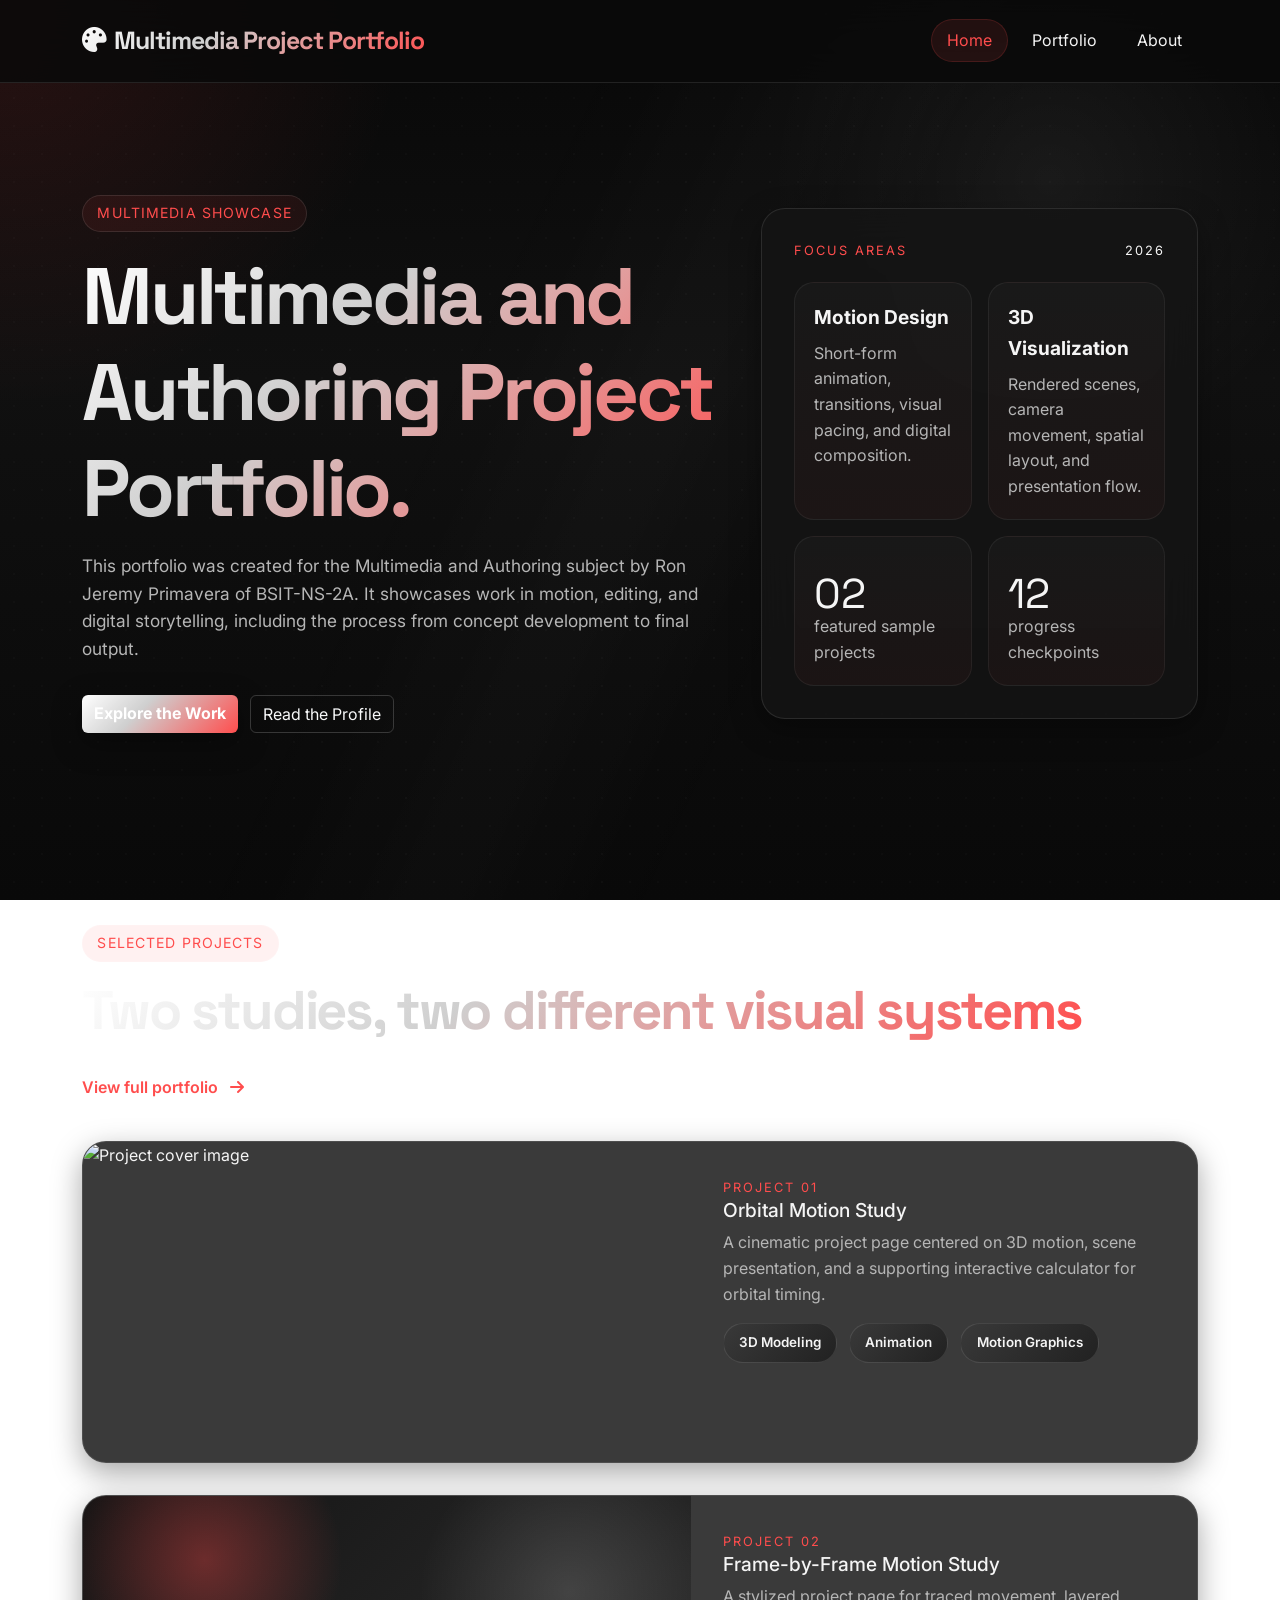
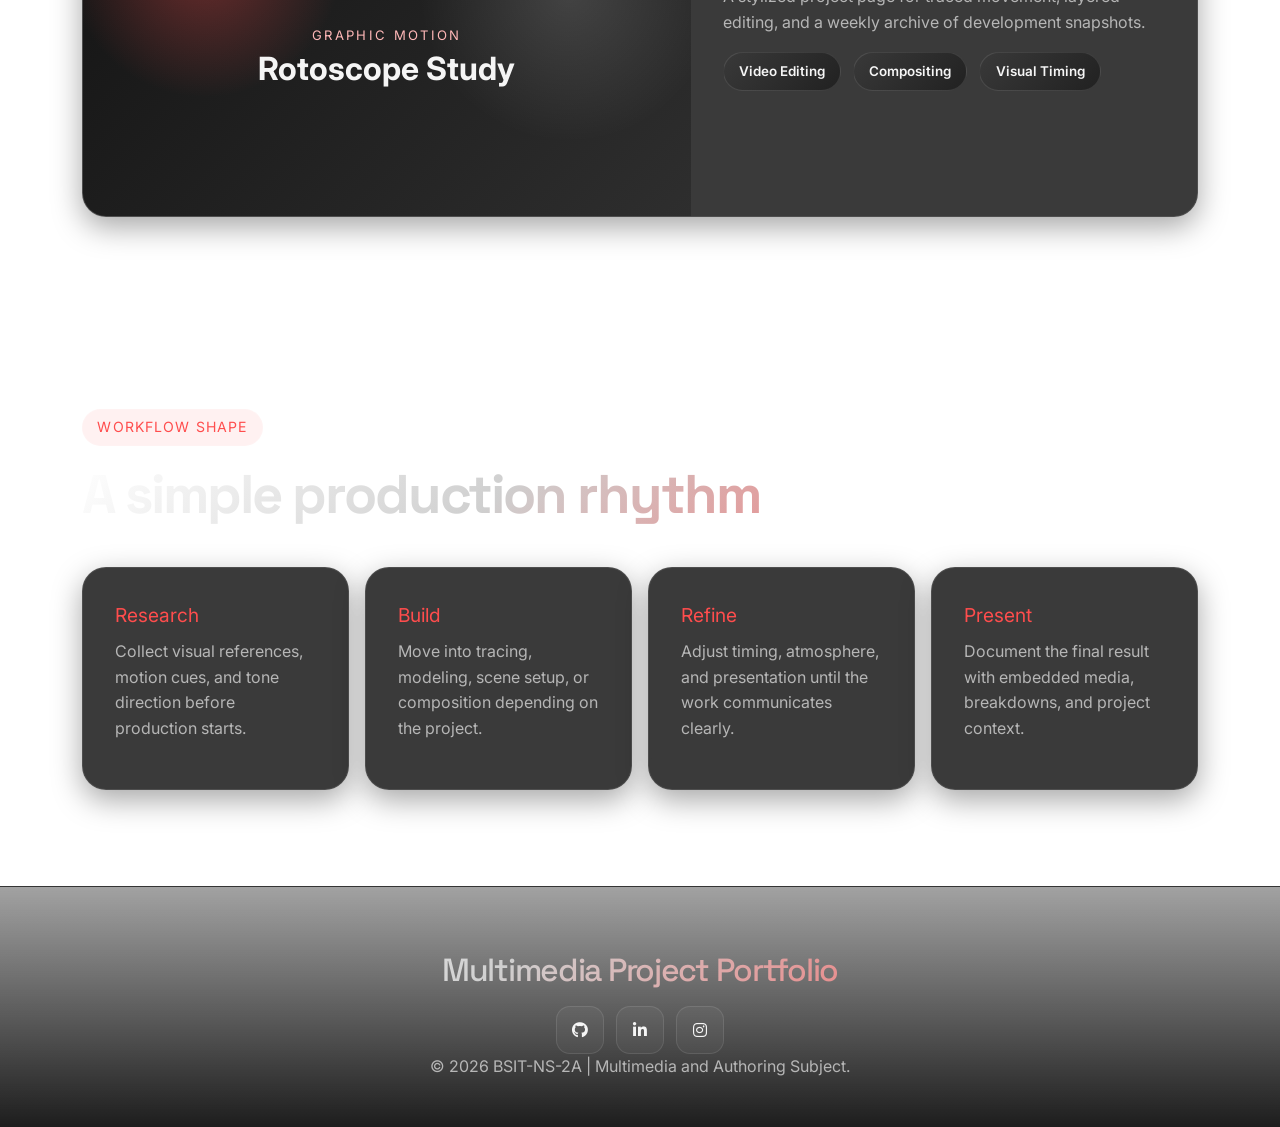
==== index.html @ 6a9026c5 "initial website upload" ====
<!doctype html>
<html lang="en">
  <head>
    <meta charset="UTF-8" />
    <meta name="viewport" content="width=device-width, initial-scale=1.0" />
    <title>Multimedia Project Portfolio</title>
    <link rel="preconnect" href="https://fonts.googleapis.com" />
    <link rel="preconnect" href="https://fonts.gstatic.com" crossorigin />
    <link
      href="https://fonts.googleapis.com/css2?family=Space+Grotesk:wght@400;500;700&family=Inter:wght@400;500;600;700;800&display=swap"
      rel="stylesheet"
    />
    <link
      href="https://cdn.jsdelivr.net/npm/bootstrap@5.3.3/dist/css/bootstrap.min.css"
      rel="stylesheet"
    />
    <link
      href="https://cdnjs.cloudflare.com/ajax/libs/font-awesome/6.5.2/css/all.min.css"
      rel="stylesheet"
    />
    <link rel="stylesheet" href="./layouts/style.css" />
  </head>
  <body>
    <nav class="navbar navbar-expand-lg custom-navbar">
      <div class="container">
        <a class="navbar-brand" href="./index.html">
          <i class="fas fa-palette me-2"></i>Multimedia Project Portfolio
        </a>
        <button
          class="navbar-toggler"
          type="button"
          data-bs-toggle="collapse"
          data-bs-target="#navbarNav"
          aria-label="Toggle navigation"
        >
          <span class="navbar-toggler-icon"></span>
        </button>
        <div class="collapse navbar-collapse" id="navbarNav">
          <ul class="navbar-nav ms-auto">
            <li class="nav-item">
              <a class="nav-link active" href="./index.html">Home</a>
            </li>
            <li class="nav-item">
              <a class="nav-link" href="./portfolio/index.html">Portfolio</a>
            </li>
            <li class="nav-item">
              <a class="nav-link" href="./about.html">About</a>
            </li>
          </ul>
        </div>
      </div>
    </nav>

    <main>
      <section class="hero-section hero-split">
        <div class="container">
          <div class="row align-items-center g-5">
            <div class="col-lg-7">
              <p class="eyebrow">Multimedia Showcase</p>
              <h1 class="hero-title">
                Multimedia and Authoring Project Portfolio.
              </h1>
              <p class="hero-description hero-copy">
                This portfolio was created for the Multimedia and Authoring
                subject by Ron Jeremy Primavera of BSIT-NS-2A. It showcases work
                in motion, editing, and digital storytelling, including the
                process from concept development to final output.
              </p>
              <div class="hero-actions">
                <a
                  class="btn btn-primary btn-glow"
                  href="./portfolio/index.html"
                  >Explore the Work</a
                >
                <a class="btn btn-outline-light btn-soft" href="./about.html"
                  >Read the Profile</a
                >
              </div>
            </div>
            <div class="col-lg-5">
              <aside class="hero-panel">
                <div class="hero-panel-top">
                  <span class="panel-label">Focus Areas</span>
                  <span class="panel-meta">2026</span>
                </div>
                <div class="focus-grid">
                  <div class="focus-tile">
                    <strong>Motion Design</strong>
                    <span
                      >Short-form animation, transitions, visual pacing, and
                      digital composition.</span
                    >
                  </div>
                  <div class="focus-tile">
                    <strong>3D Visualization</strong>
                    <span
                      >Rendered scenes, camera movement, spatial layout, and
                      presentation flow.</span
                    >
                  </div>
                  <div class="focus-stat">
                    <span class="stat-number">02</span>
                    <span class="stat-caption">featured sample projects</span>
                  </div>
                  <div class="focus-stat">
                    <span class="stat-number">12</span>
                    <span class="stat-caption">progress checkpoints</span>
                  </div>
                </div>
              </aside>
            </div>
          </div>
        </div>
      </section>

      <section class="portfolio-section featured-work-section">
        <div class="container">
          <div class="section-heading split-heading">
            <div>
              <p class="eyebrow">Selected Projects</p>
              <h2 class="section-title left-title">
                Two studies, two different visual systems
              </h2>
            </div>
            <a class="section-link" href="./portfolio/index.html"
              >View full portfolio <i class="fas fa-arrow-right ms-2"></i
            ></a>
          </div>

          <div class="stacked-projects">
            <a href="./portfolio/solarsystem.html" class="feature-row">
              <div class="feature-media">
                <img
                  src="https://images.unsplash.com/photo-1519681393784-d120267933ba?auto=format&fit=crop&w=1470&q=80"
                  alt="Project cover image"
                />
              </div>
              <div class="feature-content">
                <span class="feature-index">Project 01</span>
                <h3>Orbital Motion Study</h3>
                <p>
                  A cinematic project page centered on 3D motion, scene
                  presentation, and a supporting interactive calculator for
                  orbital timing.
                </p>
                <div class="tech-tags">
                  <span class="tech-tag">3D Modeling</span>
                  <span class="tech-tag">Animation</span>
                  <span class="tech-tag">Motion Graphics</span>
                </div>
              </div>
            </a>

            <a href="./portfolio/rotoscope.html" class="feature-row">
              <div
                class="feature-media placeholder-image placeholder-rotoscope"
              >
                <div>
                  <span>Graphic Motion</span>
                  <strong>Rotoscope Study</strong>
                </div>
              </div>
              <div class="feature-content">
                <span class="feature-index">Project 02</span>
                <h3>Frame-by-Frame Motion Study</h3>
                <p>
                  A stylized project page for traced movement, layered editing,
                  and a weekly archive of development snapshots.
                </p>
                <div class="tech-tags">
                  <span class="tech-tag">Video Editing</span>
                  <span class="tech-tag">Compositing</span>
                  <span class="tech-tag">Visual Timing</span>
                </div>
              </div>
            </a>
          </div>
        </div>
      </section>

      <section class="process-section">
        <div class="container">
          <div class="section-heading">
            <p class="eyebrow">Workflow Shape</p>
            <h2 class="section-title left-title">A simple production rhythm</h2>
          </div>
          <div class="process-rail">
            <div class="process-step">
              <span>Research</span>
              <p>
                Collect visual references, motion cues, and tone direction
                before production starts.
              </p>
            </div>
            <div class="process-step">
              <span>Build</span>
              <p>
                Move into tracing, modeling, scene setup, or composition
                depending on the project.
              </p>
            </div>
            <div class="process-step">
              <span>Refine</span>
              <p>
                Adjust timing, atmosphere, and presentation until the work
                communicates clearly.
              </p>
            </div>
            <div class="process-step">
              <span>Present</span>
              <p>
                Document the final result with embedded media, breakdowns, and
                project context.
              </p>
            </div>
          </div>
        </div>
      </section>
    </main>

    <footer class="custom-footer">
      <div class="container">
        <h3 class="footer-title">Multimedia Project Portfolio</h3>
        <div class="social-links">
          <a class="social-link" href="#" aria-label="GitHub"
            ><i class="fab fa-github"></i
          ></a>
          <a class="social-link" href="#" aria-label="LinkedIn"
            ><i class="fab fa-linkedin-in"></i
          ></a>
          <a class="social-link" href="#" aria-label="Instagram"
            ><i class="fab fa-instagram"></i
          ></a>
        </div>
        <p>&copy; 2026 BSIT-NS-2A | Multimedia and Authoring Subject.</p>
      </div>
    </footer>

    <script src="https://cdn.jsdelivr.net/npm/bootstrap@5.3.3/dist/js/bootstrap.bundle.min.js"></script>
  </body>
</html>
---- layouts/style.css ----
:root {
  --bg-primary: #090909;
  --bg-secondary: #141414;
  --bg-tertiary: #202020;
  --bg-accent: #2a2a2a;
  --bg-glass: rgba(21, 21, 21, 0.84);
  --text-primary: #f5f5f5;
  --text-secondary: #b6b6b6;
  --accent-primary: #ff4d4d;
  --accent-gradient: linear-gradient(
    135deg,
    #ffffff 0%,
    #cfcfcf 38%,
    #ff4d4d 100%
  );
  --warm-accent: #ff4d4d;
  --warm-soft: rgba(255, 77, 77, 0.16);
  --border-color: rgba(255, 255, 255, 0.1);
  --shadow-primary: 0 10px 30px rgba(0, 0, 0, 0.35);
  --shadow-hover:
    0 18px 44px rgba(0, 0, 0, 0.4), 0 0 0 1px rgba(255, 77, 77, 0.14);
  --glow-primary: 0 0 24px rgba(255, 77, 77, 0.14);
}

* {
  box-sizing: border-box;
}
html {
  scroll-behavior: smooth;
}

body {
  margin: 0;
  color: var(--text-primary);
  font-family: "Inter", system-ui, sans-serif;
  line-height: 1.6;
  overflow-x: hidden;
  background:
    radial-gradient(
      circle at top left,
      rgba(255, 77, 77, 0.13),
      transparent 26%
    ),
    radial-gradient(
      circle at 82% 20%,
      rgba(255, 255, 255, 0.06),
      transparent 22%
    ),
    linear-gradient(180deg, #080808 0%, #101010 42%, #090909 100%);
  background-attachment: fixed;
}

body::before {
  content: "";
  position: fixed;
  inset: 0;
  background:
    linear-gradient(
      115deg,
      transparent 35%,
      rgba(255, 255, 255, 0.035) 50%,
      transparent 65%
    ),
    radial-gradient(
      circle at center,
      rgba(255, 255, 255, 0.03) 0 1px,
      transparent 1px
    );
  background-size:
    auto,
    28px 28px;
  opacity: 0.65;
  pointer-events: none;
  z-index: -1;
}

a {
  color: inherit;
  text-decoration: none;
}

.custom-navbar {
  background: rgba(10, 10, 10, 0.86) !important;
  backdrop-filter: blur(20px);
  border-bottom: 1px solid var(--border-color);
  padding: 1rem 0;
  position: sticky;
  top: 0;
  z-index: 1000;
}

.navbar-brand,
.hero-title,
.section-title,
.tutorial-section h2,
.name-title,
.footer-title {
  font-family: "Space Grotesk", sans-serif;
  letter-spacing: -0.04em;
  background: var(--accent-gradient);
  -webkit-background-clip: text;
  background-clip: text;
  color: transparent;
}

.navbar-brand {
  text-decoration: none;
  font-size: 1.55rem;
  font-weight: 700;
}

.navbar-toggler {
  border-color: rgba(255, 255, 255, 0.2);
}
.navbar-toggler:focus {
  box-shadow: none;
}
.navbar-toggler-icon {
  filter: invert(1);
}

.navbar-nav .nav-link {
  color: var(--text-primary) !important;
  margin-left: 0.5rem;
  padding: 0.55rem 1rem !important;
  border-radius: 999px;
  transition: 0.25s ease;
}

.navbar-nav .nav-link:hover,
.navbar-nav .nav-link.active {
  color: var(--accent-primary) !important;
  background: rgba(255, 77, 77, 0.1);
  box-shadow: inset 0 0 0 1px rgba(255, 77, 77, 0.16);
}

.hero-section,
.portfolio-section,
.tutorial-section,
.weekly-section,
.overview-section,
.process-section,
.portfolio-hero,
.about-hero {
  position: relative;
  padding: 6rem 0;
}

.hero-section {
  overflow: hidden;
}
.hero-split {
  padding-top: 7rem;
}

.eyebrow {
  display: inline-block;
  padding: 0.4rem 0.9rem;
  margin-bottom: 1rem;
  border: 1px solid var(--border-color);
  border-radius: 999px;
  background: rgba(255, 77, 77, 0.08);
  color: var(--accent-primary);
  font-size: 0.88rem;
  letter-spacing: 0.08em;
  text-transform: uppercase;
}

.hero-title {
  font-size: clamp(3rem, 8vw, 5rem);
  font-weight: 700;
  margin-bottom: 1rem;
}

.hero-description,
.card-description,
.step-desc,
.about-card p,
.course-title,
.custom-footer p,
.helper-text,
.portfolio-intro p,
.archive-body p,
.feature-content p,
.info-block p,
.process-step p,
.quote-panel p,
.focus-tile span,
.stat-caption,
.identity-meta span {
  color: var(--text-secondary);
}

.hero-copy,
.about-copy {
  max-width: 760px;
  font-size: 1.08rem;
}

.hero-actions,
.tech-tags,
.social-links,
.social-icons,
.section-heading.split-heading {
  display: flex;
  gap: 0.75rem;
  flex-wrap: wrap;
}

.hero-actions {
  margin-top: 2rem;
}

.btn-glow,
.btn-cosmic {
  background: var(--accent-gradient);
  border: 0;
  color: #fff;
  font-weight: 700;
  box-shadow: var(--shadow-primary);
}

.btn-success {
  background: linear-gradient(135deg, #ff5d5d 0%, #ff7b7b 100%) !important;
  border: 0 !important;
}

.btn-glow:hover,
.btn-cosmic:hover {
  color: #fff;
  transform: translateY(-2px);
  box-shadow: var(--shadow-hover);
}

.btn-soft {
  border-color: rgba(255, 255, 255, 0.18);
}

.btn-soft:hover {
  background: rgba(255, 255, 255, 0.08);
}

.section-title,
.tutorial-section h2 {
  font-size: clamp(2.2rem, 5vw, 3.4rem);
  font-weight: 700;
  margin-bottom: 1.25rem;
}

.left-title {
  text-align: left;
}

.section-heading {
  margin-bottom: 2.5rem;
}

.split-heading {
  justify-content: space-between;
  align-items: flex-end;
}

.section-link {
  color: var(--accent-primary);
  font-weight: 600;
}

.section-caption {
  margin: 0;
  color: var(--text-secondary);
}

.hero-panel,
.info-block,
.info-panel,
.quote-panel,
.archive-card,
.portfolio-card,
.step-card,
.week-card,
.about-card,
.feature-row,
.process-step {
  background: var(--bg-glass);
  backdrop-filter: blur(18px);
  border: 1px solid var(--border-color);
  border-radius: 24px;
  box-shadow: var(--shadow-primary);
}

.hero-panel,
.info-block,
.info-panel,
.quote-panel,
.archive-card,
.portfolio-card,
.step-card,
.week-card,
.about-card,
.feature-row,
.social-icons a,
.social-link,
.process-step {
  transition: 0.3s ease;
}

.hero-panel:hover,
.info-block:hover,
.archive-card:hover,
.portfolio-card:hover,
.step-card:hover,
.week-card:hover,
.about-card:hover,
.feature-row:hover,
.process-step:hover {
  transform: translateY(-8px);
  box-shadow: var(--shadow-hover);
}

.hero-panel,
.info-panel,
.quote-panel,
.archive-body,
.card-content,
.step-card,
.week-card,
.about-card,
.feature-content,
.process-step {
  padding: 2rem;
}

.hero-panel-top {
  display: flex;
  justify-content: space-between;
  align-items: center;
  margin-bottom: 1.25rem;
}

.panel-label,
.panel-meta,
.feature-index,
.info-kicker {
  font-size: 0.8rem;
  letter-spacing: 0.16em;
  text-transform: uppercase;
}

.panel-label,
.feature-index,
.info-kicker {
  color: var(--accent-primary);
}

.focus-grid {
  display: grid;
  grid-template-columns: 1fr 1fr;
  gap: 1rem;
}

.focus-tile,
.focus-stat {
  min-height: 150px;
  padding: 1.2rem;
  border-radius: 20px;
  background: linear-gradient(
    180deg,
    rgba(255, 255, 255, 0.025),
    rgba(255, 77, 77, 0.04)
  );
  border: 1px solid rgba(255, 255, 255, 0.06);
}

.focus-tile strong,
.feature-content h3,
.archive-body h2,
.info-block h3,
.process-step span {
  display: block;
  margin-bottom: 0.5rem;
  font-size: 1.2rem;
  color: var(--text-primary);
}

.focus-stat {
  display: flex;
  flex-direction: column;
  justify-content: flex-end;
}

.stat-number {
  font-family: "Space Grotesk", sans-serif;
  font-size: 2.6rem;
  line-height: 1;
  color: var(--text-primary);
}

.overview-section {
  padding-top: 2rem;
}

.info-block {
  height: 100%;
}

.info-kicker {
  display: inline-block;
  margin-bottom: 1rem;
}

.stacked-projects {
  display: grid;
  gap: 2rem;
}

.feature-row {
  display: grid;
  grid-template-columns: 1.2fr 1fr;
  gap: 0;
  overflow: hidden;
}

.reverse-row {
  grid-template-columns: 1fr 1.2fr;
}

.feature-media,
.archive-media,
.card-image {
  min-height: 320px;
  overflow: hidden;
  position: relative;
}

.feature-media img,
.archive-media img,
.card-image img {
  width: 100%;
  height: 100%;
  object-fit: cover;
  transition: transform 0.5s ease;
}

.feature-row:hover img,
.archive-card:hover img,
.portfolio-card:hover img {
  transform: scale(1.06);
}

.placeholder-image {
  display: grid;
  place-items: center;
  background:
    radial-gradient(
      circle at 20% 20%,
      rgba(255, 77, 77, 0.36),
      transparent 25%
    ),
    radial-gradient(
      circle at 80% 30%,
      rgba(255, 255, 255, 0.14),
      transparent 28%
    ),
    linear-gradient(135deg, #141414 0%, #2e2e2e 100%);
}

.placeholder-image div {
  text-align: center;
  padding: 2rem;
}

.placeholder-image span {
  display: block;
  color: #ffb8b8;
  letter-spacing: 0.18em;
  font-size: 0.82rem;
  text-transform: uppercase;
}

.placeholder-image strong {
  display: block;
  margin-top: 0.35rem;
  font-size: 2rem;
  line-height: 1.1;
}

.tech-tag,
.badge {
  background: linear-gradient(
    135deg,
    rgba(58, 58, 58, 0.95),
    rgba(33, 33, 33, 0.95)
  ) !important;
  color: var(--text-primary) !important;
  border: 1px solid var(--border-color);
  border-radius: 999px;
  padding: 0.5rem 0.95rem;
  font-size: 0.84rem;
  font-weight: 600;
}

.process-rail {
  display: grid;
  grid-template-columns: repeat(4, 1fr);
  gap: 1rem;
}

.process-step span {
  color: var(--accent-primary);
}

.portfolio-hero-grid {
  display: grid;
  grid-template-columns: 1.25fr 0.75fr;
  gap: 2rem;
  align-items: end;
}

.portfolio-hero-redesign {
  align-items: stretch;
}

.portfolio-lead {
  max-width: 760px;
  margin: 0.35rem 0 0;
}

.portfolio-intro-card {
  padding: 1.35rem;
  border-radius: 20px;
  border: 1px solid rgba(255, 255, 255, 0.1);
  background:
    radial-gradient(
      circle at top right,
      rgba(255, 77, 77, 0.14),
      transparent 36%
    ),
    var(--bg-glass);
  box-shadow: var(--shadow-primary);
}

.portfolio-meta-list {
  list-style: none;
  margin: 0.8rem 0 0;
  padding: 0;
  display: grid;
  gap: 0.7rem;
}

.portfolio-meta-list li {
  padding: 0.6rem 0.75rem;
  border-radius: 12px;
  border: 1px solid rgba(255, 255, 255, 0.08);
  background: rgba(255, 255, 255, 0.03);
  color: var(--text-secondary);
}

.portfolio-meta-list strong {
  color: var(--text-primary);
}

.portfolio-title,
.about-title {
  max-width: 900px;
}

.archive-grid {
  display: grid;
  grid-template-columns: 1.25fr 0.75fr;
  gap: 1.5rem;
}

.archive-card {
  overflow: hidden;
  display: flex;
  flex-direction: column;
  height: 100%;
}

.portfolio-balanced .archive-grid {
  grid-template-columns: repeat(2, minmax(0, 1fr));
  align-items: stretch;
}

.portfolio-balanced .archive-card-large .archive-media,
.portfolio-balanced .archive-card-texture .archive-media {
  min-height: 300px;
}

.portfolio-balanced .archive-body {
  display: flex;
  flex-direction: column;
  gap: 0.8rem;
}

.portfolio-balanced .archive-body p {
  margin: 0;
}

.archive-linkline {
  margin-top: auto;
  display: inline-flex;
  align-items: center;
  font-size: 0.92rem;
  font-weight: 600;
  color: var(--accent-primary);
}

.project-hero {
  padding: 6rem 0 3rem;
}

.project-hero-grid {
  display: grid;
  grid-template-columns: 1.3fr 0.7fr;
  gap: 1.5rem;
  align-items: stretch;
}

.project-side-card,
.detail-card,
.video-showcase {
  background: var(--bg-glass);
  backdrop-filter: blur(18px);
  border: 1px solid var(--border-color);
  border-radius: 24px;
  box-shadow: var(--shadow-primary);
}

.project-side-card,
.detail-card,
.video-showcase {
  padding: 2rem;
}

.project-title {
  max-width: 780px;
}

.project-side-panel {
  display: flex;
  align-items: stretch;
}

.project-side-card {
  width: 100%;
  display: flex;
  flex-direction: column;
  justify-content: center;
}

.snapshot-grid {
  display: grid;
  grid-template-columns: 1fr 1fr;
  gap: 1rem;
  margin-top: 1.2rem;
}

.snapshot-grid div {
  padding: 1rem;
  border-radius: 18px;
  background: rgba(255, 255, 255, 0.03);
  border: 1px solid rgba(255, 255, 255, 0.06);
}

.snapshot-grid span {
  display: block;
  color: var(--text-secondary);
  font-size: 0.8rem;
  text-transform: uppercase;
  letter-spacing: 0.12em;
}

.snapshot-grid strong {
  display: block;
  margin-top: 0.4rem;
  color: var(--text-primary);
  font-size: 1rem;
}

.project-video-section {
  padding: 2rem 0 3rem;
}

.video-note {
  margin: 1rem 0 0;
  color: var(--text-secondary);
  text-align: center;
}

.project-details-section,
.project-tools-section {
  padding: 3rem 0;
}

.detail-card {
  height: 100%;
}

.detail-card h3 {
  margin-bottom: 0.75rem;
  color: var(--text-primary);
  font-size: 1.3rem;
}

.project-tools-layout {
  display: grid;
  grid-template-columns: 1fr 1fr;
  gap: 1.5rem;
}

.accent-card {
  background:
    radial-gradient(
      circle at top right,
      rgba(255, 77, 77, 0.12),
      transparent 28%
    ),
    var(--bg-glass);
}

.compact-calculator {
  margin: 1.25rem 0 0;
  padding: 1.25rem;
}

.weeks-grid-compact {
  display: grid;
  grid-template-columns: repeat(3, 1fr);
  gap: 1.25rem;
}

.project-weeks .week-card {
  padding: 1.25rem;
}

.orbit-card {
  background:
    radial-gradient(
      circle at top right,
      rgba(255, 77, 77, 0.08),
      transparent 24%
    ),
    var(--bg-glass);
}

.video-placeholder,
.mini-video-placeholder {
  display: flex;
  flex-direction: column;
  justify-content: center;
  align-items: flex-start;
  gap: 0.6rem;
  border: 1px dashed rgba(255, 77, 77, 0.34);
  border-radius: 18px;
  background:
    linear-gradient(180deg, rgba(255, 255, 255, 0.02), rgba(255, 77, 77, 0.05)),
    rgba(255, 255, 255, 0.02);
}

.video-placeholder {
  min-height: 420px;
  padding: 2rem;
}

.youtube-placeholder {
  gap: 1rem;
}

.youtube-badge {
  display: inline-flex;
  align-items: center;
  gap: 0.55rem;
  width: fit-content;
  padding: 0.45rem 0.75rem;
  border-radius: 999px;
  background: rgba(255, 77, 77, 0.15);
  border: 1px solid rgba(255, 77, 77, 0.35);
  color: #ffdede;
  font-size: 0.78rem;
  letter-spacing: 0.1em;
  text-transform: uppercase;
}

.youtube-badge i {
  color: #ff3a3a;
  font-size: 1rem;
}

.youtube-screen {
  width: 100%;
  min-height: 280px;
  border-radius: 16px;
  border: 1px solid rgba(255, 255, 255, 0.1);
  background:
    linear-gradient(145deg, rgba(255, 255, 255, 0.05), rgba(255, 77, 77, 0.08)),
    radial-gradient(
      circle at 20% 20%,
      rgba(255, 77, 77, 0.22),
      transparent 32%
    ),
    rgba(11, 11, 11, 0.95);
  display: flex;
  flex-direction: column;
  align-items: center;
  justify-content: center;
  gap: 0.8rem;
  padding: 1.5rem;
  text-align: center;
}

.youtube-screen i {
  font-size: 3rem;
  color: var(--accent-primary);
}

.youtube-screen strong {
  font-size: 1.15rem;
}

.placeholder-tip {
  margin: 0;
  color: var(--text-secondary);
  font-size: 0.92rem;
}

.mini-video-placeholder {
  min-height: 180px;
  padding: 1rem;
}

.mini-youtube-label {
  color: #ffbcbc;
  font-size: 0.76rem;
  letter-spacing: 0.08em;
  text-transform: uppercase;
}

.video-placeholder-label {
  color: var(--warm-accent);
  font-size: 0.78rem;
  letter-spacing: 0.16em;
  text-transform: uppercase;
}

.video-placeholder strong,
.mini-video-placeholder strong {
  color: var(--text-primary);
  font-size: 1.05rem;
}

.video-placeholder code,
.mini-video-placeholder code {
  white-space: normal;
  word-break: break-word;
  color: #ffd0d0;
  background: rgba(255, 255, 255, 0.04);
  border: 1px solid rgba(255, 255, 255, 0.07);
  border-radius: 10px;
  padding: 0.7rem 0.85rem;
}

.archive-card-large .archive-media {
  min-height: 380px;
}

.archive-card-texture .archive-media {
  min-height: 280px;
}

.about-hero {
  padding-top: 6.5rem;
}

.profile-frame {
  position: relative;
  overflow: hidden;
  padding: 2.2rem;
  min-height: 420px;
  display: flex;
  flex-direction: column;
  align-items: center;
  justify-content: center;
  gap: 1rem;
  border-radius: 28px;
  background:
    radial-gradient(
      circle at 30% 30%,
      rgba(255, 77, 77, 0.16),
      transparent 24%
    ),
    linear-gradient(160deg, rgba(20, 20, 20, 0.98), rgba(10, 10, 10, 0.98));
  border: 1px solid var(--border-color);
  box-shadow: var(--shadow-primary);
}

.profile-frame::before,
.profile-frame::after {
  content: "";
  position: absolute;
  border-radius: 999px;
  pointer-events: none;
}

.profile-frame::before {
  width: 260px;
  height: 260px;
  top: -95px;
  left: -70px;
  background: radial-gradient(
    circle,
    rgba(255, 77, 77, 0.22) 0%,
    rgba(255, 77, 77, 0) 70%
  );
}

.profile-frame::after {
  width: 180px;
  height: 180px;
  right: 18px;
  bottom: 28px;
  background: radial-gradient(
    circle,
    rgba(255, 255, 255, 0.08) 0%,
    rgba(255, 255, 255, 0) 72%
  );
}

.profile-sketch {
  position: relative;
  z-index: 1;
  width: 205px;
  height: 205px;
  border-radius: 50%;
  box-shadow: var(--glow-primary);
  border: 2px solid rgba(255, 77, 77, 0.24);
}

.profile-fallback {
  display: grid;
  place-items: center;
  font-size: 4rem;
  background: radial-gradient(
    circle at 30% 22%,
    rgba(255, 77, 77, 0.44),
    rgba(40, 40, 40, 0.95)
  );
}

.profile-fallback i {
  color: rgba(255, 255, 255, 0.96);
  text-shadow: 0 6px 20px rgba(0, 0, 0, 0.4);
}

.profile-caption {
  position: relative;
  left: auto;
  right: auto;
  bottom: auto;
  z-index: 2;
  display: flex;
  flex-direction: column;
  align-items: center;
  gap: 0.2rem;
  margin-top: 0.2rem;
  text-align: center;
  padding: 0.65rem 0.85rem;
  border-radius: 14px;
  border: 1px solid rgba(255, 255, 255, 0.08);
  background: rgba(12, 12, 12, 0.62);
  backdrop-filter: blur(8px);
}

.profile-caption span {
  display: block;
  color: var(--accent-primary);
  font-size: 0.8rem;
  letter-spacing: 0.14em;
  text-transform: uppercase;
}

.profile-caption strong {
  font-family: "Space Grotesk", sans-serif;
  font-size: 1.2rem;
}

.identity-meta {
  display: grid;
  grid-template-columns: repeat(3, 1fr);
  gap: 1rem;
  margin-top: 2rem;
}

.identity-meta div {
  padding-top: 1rem;
  border-top: 1px solid rgba(255, 255, 255, 0.08);
}

.identity-meta span,
.identity-meta strong {
  display: block;
}

.identity-meta strong {
  margin-top: 0.3rem;
  font-size: 0.98rem;
  color: var(--text-primary);
}

.quote-panel {
  height: 100%;
  display: flex;
  flex-direction: column;
  justify-content: center;
}

.quote-mark {
  margin: 0 0 0.75rem;
  font-family: "Space Grotesk", sans-serif;
  font-size: 4rem;
  line-height: 1;
  color: var(--accent-primary);
}

.compact-block {
  min-height: 100%;
}

.about-process .section-heading {
  margin-bottom: 2rem;
}

.process-roadmap {
  position: relative;
  display: grid;
  grid-template-columns: repeat(4, minmax(0, 1fr));
  gap: 1rem;
}

.process-roadmap::before {
  content: "";
  position: absolute;
  left: 1.2rem;
  right: 1.2rem;
  top: 1.7rem;
  height: 1px;
  background: linear-gradient(
    90deg,
    rgba(255, 77, 77, 0.35) 0%,
    rgba(255, 255, 255, 0.22) 50%,
    rgba(255, 77, 77, 0.35) 100%
  );
  z-index: 0;
}

.process-node {
  position: relative;
  z-index: 1;
  min-height: 230px;
  padding: 1.35rem 1.2rem 1.2rem;
  border-radius: 20px;
  border: 1px solid rgba(255, 255, 255, 0.12);
  background:
    linear-gradient(180deg, rgba(255, 255, 255, 0.05), rgba(255, 77, 77, 0.07)),
    rgba(15, 15, 15, 0.86);
  box-shadow: var(--shadow-primary);
  transition: 0.3s ease;
}

.process-node:hover {
  transform: translateY(-7px);
  box-shadow: var(--shadow-hover);
}

.process-step-number {
  display: inline-flex;
  align-items: center;
  justify-content: center;
  width: 54px;
  height: 54px;
  border-radius: 999px;
  font-family: "Space Grotesk", sans-serif;
  font-size: 1.02rem;
  font-weight: 700;
  color: #fff;
  background: linear-gradient(135deg, #ff6e6e 0%, #ff4d4d 100%);
  box-shadow: 0 10px 22px rgba(255, 77, 77, 0.26);
  margin-bottom: 0.9rem;
}

.process-node h3 {
  margin: 0 0 0.55rem;
  color: var(--text-primary);
  font-size: 1.2rem;
}

.process-node p {
  margin: 0;
  color: var(--text-secondary);
}

.social-strip {
  justify-content: center;
  margin-top: 2rem;
}

.portfolio-card-link {
  display: block;
  height: 100%;
}

.portfolio-card,
.step-card,
.week-card,
.about-card {
  height: 100%;
}

.card-title,
.step-title,
.week-title,
.name-title {
  margin-bottom: 0.65rem;
  font-weight: 700;
  color: var(--text-primary);
}

.card-title {
  font-size: 1.5rem;
}

.card-category {
  color: var(--accent-primary);
  font-size: 0.92rem;
  font-weight: 700;
  letter-spacing: 0.12em;
  text-transform: uppercase;
}

.step-number,
.week-number {
  display: inline-flex;
  align-items: center;
  justify-content: center;
  min-width: 54px;
  height: 54px;
  padding: 0 1rem;
  border-radius: 999px;
  background: var(--accent-gradient);
  color: #fff;
  font-weight: 700;
  margin-bottom: 1rem;
  box-shadow: var(--shadow-primary);
}

.week-number-container {
  display: flex;
  justify-content: center;
  margin-bottom: 1rem;
}

.feature-list {
  list-style: none;
  padding: 0;
  margin: 0;
}

.feature-list li {
  position: relative;
  padding-left: 1.6rem;
  margin-bottom: 0.9rem;
}

.feature-list li::before {
  content: "";
  position: absolute;
  left: 0;
  top: 0.7rem;
  width: 8px;
  height: 8px;
  border-radius: 50%;
  background: var(--accent-gradient);
}

.tight-list li {
  color: var(--text-primary);
}

.social-icons,
.social-links {
  justify-content: center;
}

.social-icons a,
.social-link {
  display: inline-flex;
  align-items: center;
  justify-content: center;
  width: 48px;
  height: 48px;
  border-radius: 14px;
  background: rgba(255, 255, 255, 0.04);
  border: 1px solid var(--border-color);
  color: var(--text-primary);
}

.social-icons a:hover,
.social-link:hover {
  transform: translateY(-3px);
  background: var(--accent-gradient);
  color: #fff;
}

.calculator-section,
.planet-stats,
.time-comparison {
  border: 1px solid rgba(255, 255, 255, 0.08);
  background: rgba(255, 255, 255, 0.04);
}

.calculator-section {
  border-radius: 22px;
  padding: 2rem;
  margin-bottom: 3rem;
}

.form-control {
  background: rgba(255, 255, 255, 0.06);
  color: var(--text-primary);
  border: 1px solid rgba(255, 255, 255, 0.16);
}

.form-control::placeholder {
  color: rgba(234, 241, 255, 0.45);
}

.form-control:focus {
  background: rgba(255, 255, 255, 0.08);
  color: var(--text-primary);
  border-color: rgba(255, 77, 77, 0.32);
  box-shadow: none;
}

.planet-stats,
.time-comparison {
  border-radius: 16px;
  padding: 1rem 1.2rem;
}

.planet-stats {
  margin: 1rem 0;
}

.stat-item {
  display: flex;
  justify-content: space-between;
  gap: 1rem;
  padding: 0.55rem 0;
  border-bottom: 1px solid rgba(255, 255, 255, 0.08);
}

.stat-item:last-child {
  border-bottom: 0;
}
.stat-label {
  color: var(--accent-primary);
  font-weight: 600;
}
.stat-value {
  text-align: right;
}
.time-comparison {
  color: var(--text-secondary);
}

.orbit-animation {
  animation: orbit 3s linear infinite;
}
@keyframes orbit {
  from {
    transform: rotate(0deg);
  }
  to {
    transform: rotate(360deg);
  }
}

.custom-footer {
  padding: 4rem 0 2rem;
  text-align: center;
  border-top: 1px solid var(--border-color);
  background: linear-gradient(
    180deg,
    rgba(10, 10, 10, 0.38),
    rgba(10, 10, 10, 0.92)
  );
}

.footer-title {
  font-size: 2rem;
  margin-bottom: 1rem;
}

iframe {
  border: 0;
  border-radius: 16px;
}

@media (max-width: 1199px) {
  .process-rail {
    grid-template-columns: repeat(2, 1fr);
  }

  .archive-grid,
  .portfolio-hero-grid,
  .identity-meta,
  .project-hero-grid,
  .project-tools-layout,
  .feature-row,
  .reverse-row {
    grid-template-columns: 1fr;
  }

  .process-roadmap {
    grid-template-columns: repeat(2, minmax(0, 1fr));
  }

  .process-roadmap::before {
    display: none;
  }

  .weeks-grid-compact {
    grid-template-columns: repeat(2, 1fr);
  }
}

@media (max-width: 991px) {
  .hero-section,
  .portfolio-section,
  .tutorial-section,
  .weekly-section,
  .overview-section,
  .process-section,
  .portfolio-hero,
  .about-hero {
    padding: 4.5rem 0;
  }

  .hero-panel,
  .info-panel,
  .quote-panel,
  .archive-body,
  .card-content,
  .step-card,
  .week-card,
  .about-card,
  .feature-content,
  .process-step {
    padding: 1.5rem;
  }

  .feature-media,
  .archive-media,
  .card-image {
    min-height: 240px;
  }

  .project-side-card,
  .detail-card,
  .video-showcase {
    padding: 1.5rem;
  }
}

@media (max-width: 767px) {
  .hero-actions {
    flex-direction: column;
  }

  .hero-actions .btn {
    width: 100%;
  }

  .focus-grid,
  .process-rail,
  .process-roadmap,
  .snapshot-grid,
  .weeks-grid-compact {
    grid-template-columns: 1fr;
  }

  .profile-sketch {
    width: 160px;
    height: 160px;
    font-size: 2.8rem;
  }

  .profile-caption {
    width: 100%;
    max-width: 280px;
  }
}
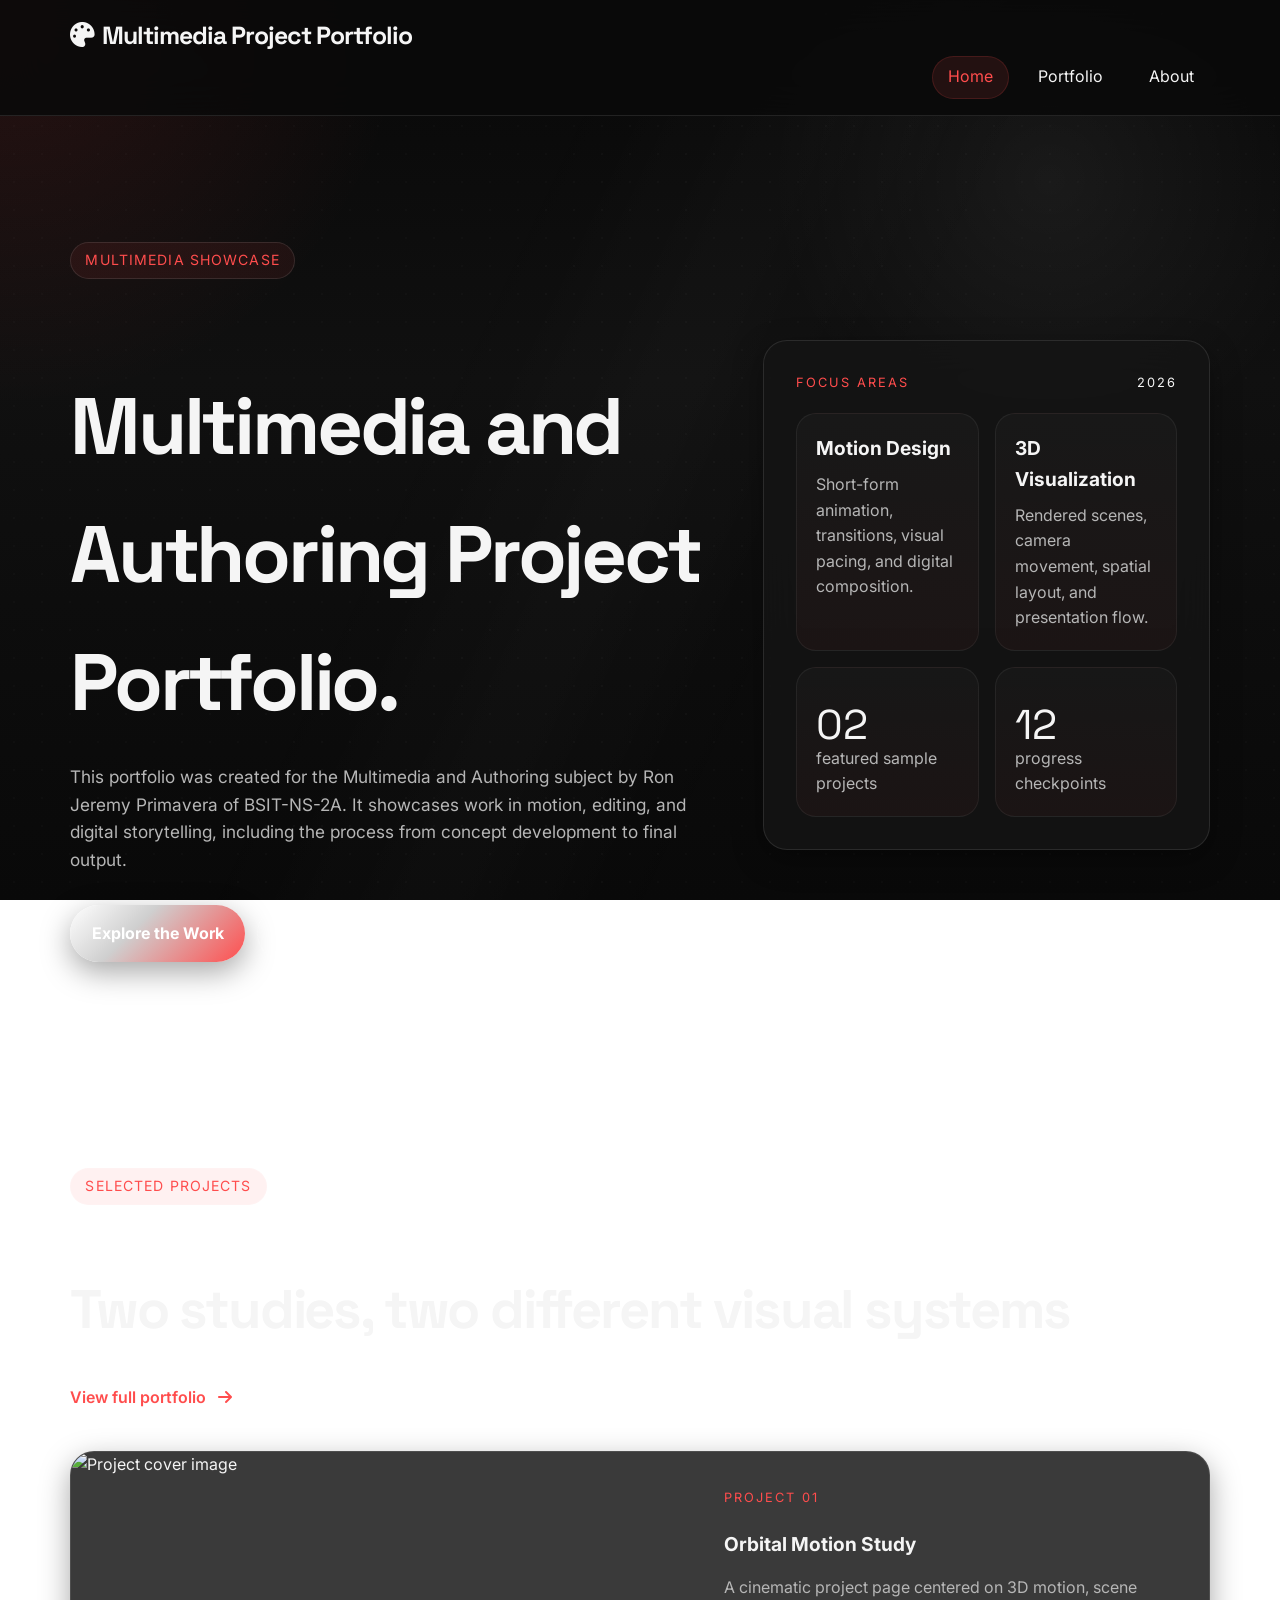
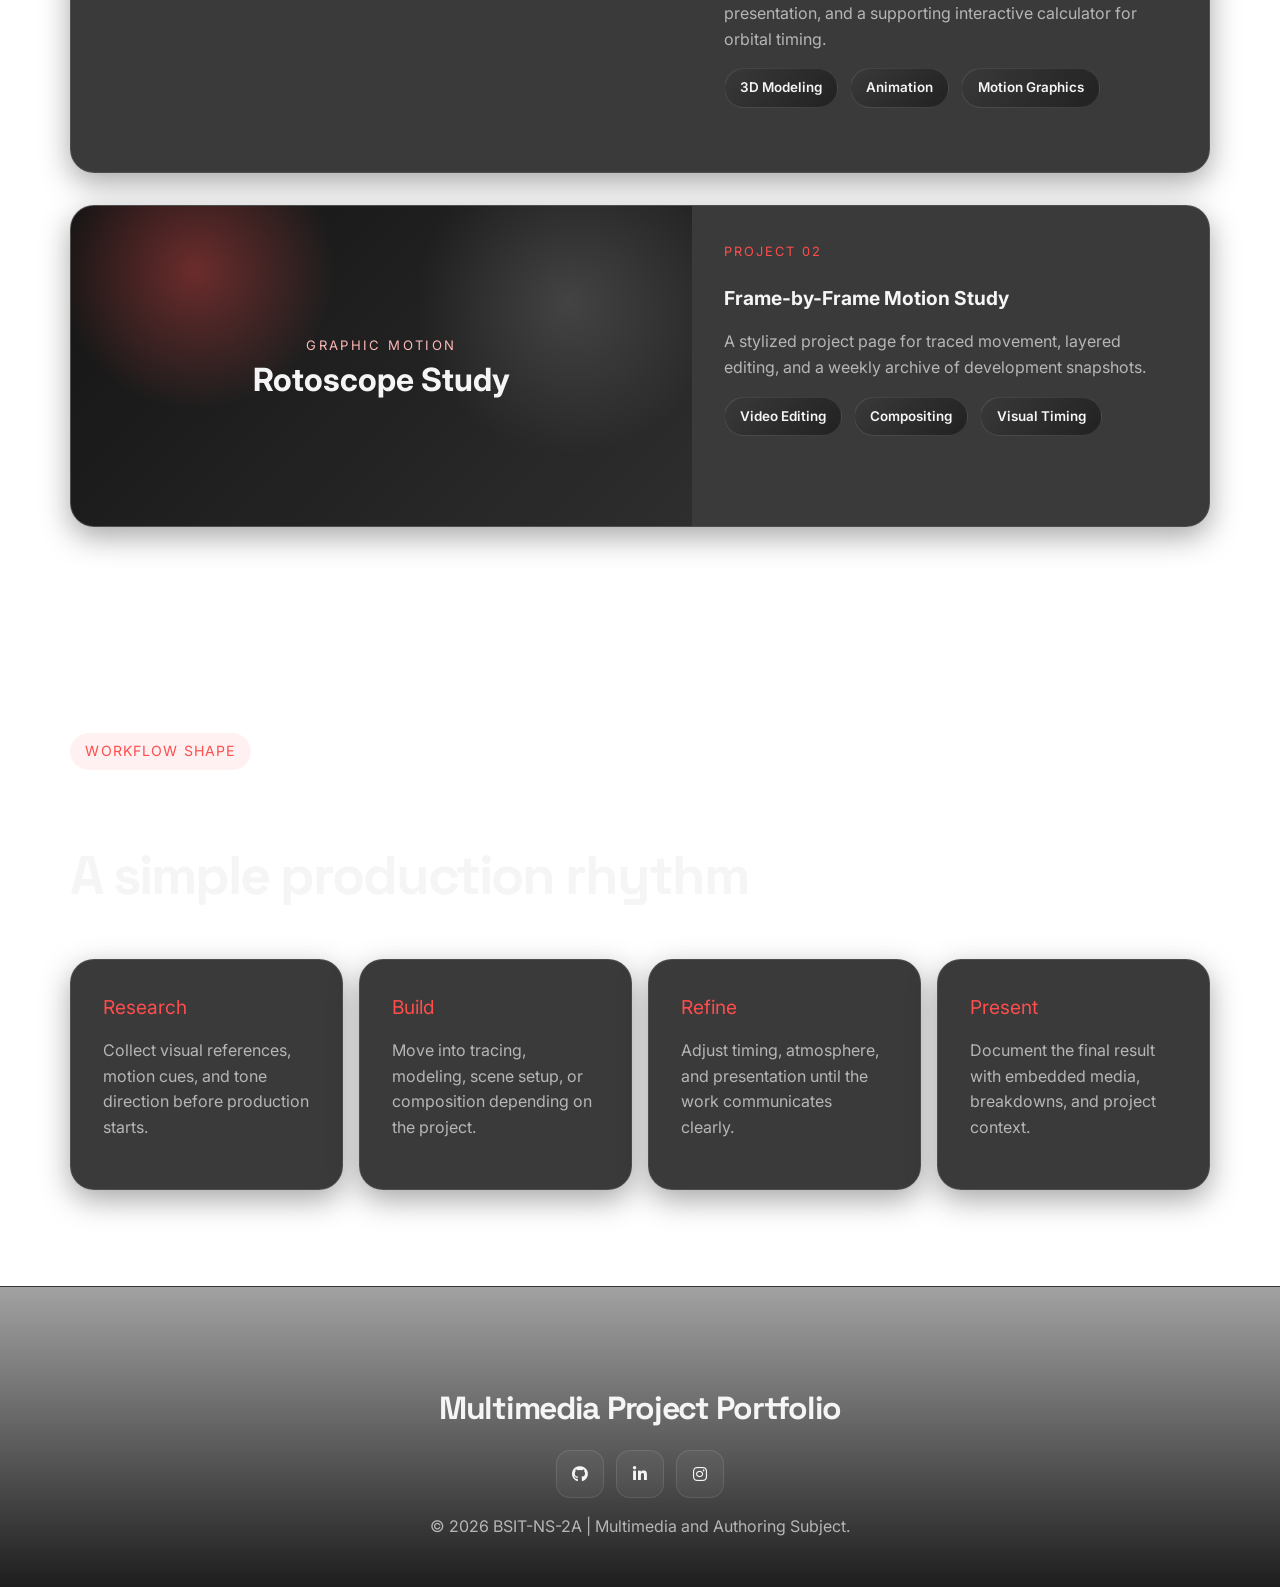
==== commit 88023464: "update Co-authored-by: Copilot <copilot@github.com>" ====
--- a/index.html
+++ b/index.html
@@ -8,10 +8,6 @@
     <link rel="preconnect" href="https://fonts.gstatic.com" crossorigin />
     <link
       href="https://fonts.googleapis.com/css2?family=Space+Grotesk:wght@400;500;700&family=Inter:wght@400;500;600;700;800&display=swap"
-      rel="stylesheet"
-    />
-    <link
-      href="https://cdn.jsdelivr.net/npm/bootstrap@5.3.3/dist/css/bootstrap.min.css"
       rel="stylesheet"
     />
     <link
--- a/layouts/style.css
+++ b/layouts/style.css
@@ -74,6 +74,260 @@
   z-index: -1;
 }
 
+.container {
+  width: min(100% - 2rem, 1140px);
+  margin: 0 auto;
+}
+
+.row {
+  --bs-gutter-x: 1.5rem;
+  --bs-gutter-y: 0;
+  display: grid;
+  grid-template-columns: repeat(12, minmax(0, 1fr));
+  column-gap: var(--bs-gutter-x);
+  row-gap: var(--bs-gutter-y);
+}
+
+.row > * {
+  min-width: 0;
+}
+
+.g-4 {
+  --bs-gutter-x: 1.5rem;
+  --bs-gutter-y: 1.5rem;
+}
+
+.g-5 {
+  --bs-gutter-x: 3rem;
+  --bs-gutter-y: 3rem;
+}
+
+.align-items-center {
+  align-items: center;
+}
+
+.align-items-end {
+  align-items: end;
+}
+
+.justify-content-center {
+  justify-content: center;
+}
+
+.h-100 {
+  height: 100%;
+}
+
+.mb-0 {
+  margin-bottom: 0 !important;
+}
+
+.mb-3 {
+  margin-bottom: 1rem !important;
+}
+
+.ms-2 {
+  margin-left: 0.5rem !important;
+}
+
+.me-2 {
+  margin-right: 0.5rem !important;
+}
+
+.ms-auto {
+  margin-left: auto !important;
+}
+
+.py-5 {
+  padding-top: 3rem !important;
+  padding-bottom: 3rem !important;
+}
+
+.col-lg-4,
+.col-lg-5,
+.col-lg-6,
+.col-lg-7 {
+  grid-column: span 12;
+}
+
+@media (min-width: 992px) {
+  .col-lg-4 {
+    grid-column: span 4;
+  }
+
+  .col-lg-5 {
+    grid-column: span 5;
+  }
+
+  .col-lg-6 {
+    grid-column: span 6;
+  }
+
+  .col-lg-7 {
+    grid-column: span 7;
+  }
+}
+
+.navbar {
+  display: flex;
+  flex-wrap: wrap;
+  align-items: center;
+}
+
+.navbar-expand-lg {
+  gap: 1rem;
+}
+
+.navbar-toggler {
+  display: inline-flex;
+  align-items: center;
+  justify-content: center;
+  gap: 0.5rem;
+  padding: 0.6rem 0.85rem;
+  border-radius: 999px;
+  color: var(--text-primary);
+  background: transparent;
+  border: 1px solid var(--border-color);
+  cursor: pointer;
+}
+
+.navbar-toggler-icon {
+  display: inline-block;
+  width: 1.4rem;
+  height: 1.4rem;
+  background-image:
+    linear-gradient(currentColor, currentColor),
+    linear-gradient(currentColor, currentColor),
+    linear-gradient(currentColor, currentColor);
+  background-repeat: no-repeat;
+  background-position:
+    center 30%,
+    center,
+    center 70%;
+  background-size: 100% 2px;
+}
+
+.navbar-nav {
+  list-style: none;
+  margin: 0;
+  padding: 0;
+  display: flex;
+  flex-direction: column;
+  gap: 0.35rem;
+}
+
+.nav-item {
+  display: block;
+}
+
+.nav-link {
+  display: inline-flex;
+  align-items: center;
+}
+
+.collapse:not(.show) {
+  display: none;
+}
+
+.navbar-collapse {
+  width: 100%;
+}
+
+@media (min-width: 992px) {
+  .navbar-expand-lg {
+    flex-wrap: nowrap;
+  }
+
+  .navbar-expand-lg .navbar-toggler {
+    display: none;
+  }
+
+  .navbar-expand-lg .navbar-collapse {
+    display: flex !important;
+    width: auto;
+    flex-basis: auto;
+    margin-left: auto;
+  }
+
+  .navbar-expand-lg .navbar-nav {
+    flex-direction: row;
+    align-items: center;
+  }
+}
+
+.btn {
+  display: inline-flex;
+  align-items: center;
+  justify-content: center;
+  gap: 0.5rem;
+  padding: 0.9rem 1.35rem;
+  border: 1px solid transparent;
+  border-radius: 999px;
+  font: inherit;
+  cursor: pointer;
+  transition: 0.25s ease;
+}
+
+.btn-lg {
+  padding: 1rem 1.55rem;
+  font-size: 1.05rem;
+}
+
+.btn-primary,
+.btn-success,
+.btn-cosmic,
+.btn-glow {
+  background: var(--accent-gradient);
+  color: #fff;
+}
+
+.btn-outline-light,
+.btn-soft {
+  border-color: rgba(255, 255, 255, 0.18);
+  color: #fff;
+  background: transparent;
+}
+
+.btn-primary:hover,
+.btn-success:hover,
+.btn-cosmic:hover,
+.btn-glow:hover {
+  color: #fff;
+  transform: translateY(-2px);
+  box-shadow: var(--shadow-hover);
+}
+
+.btn-outline-light:hover,
+.btn-soft:hover {
+  background: rgba(255, 255, 255, 0.08);
+}
+
+.input-group {
+  display: flex;
+  align-items: stretch;
+  width: 100%;
+}
+
+.input-group > .form-control {
+  flex: 1 1 auto;
+  min-width: 0;
+}
+
+.input-group > .btn {
+  flex: 0 0 auto;
+}
+
+.form-control,
+.form-control-lg {
+  width: 100%;
+}
+
+.form-control-lg {
+  padding: 1rem 1.1rem;
+  font-size: 1rem;
+  border-radius: 16px;
+}
+
 a {
   color: inherit;
   text-decoration: none;
@@ -97,16 +351,20 @@
 .footer-title {
   font-family: "Space Grotesk", sans-serif;
   letter-spacing: -0.04em;
-  background: var(--accent-gradient);
-  -webkit-background-clip: text;
-  background-clip: text;
-  color: transparent;
+  color: var(--text-primary);
 }
 
 .navbar-brand {
   text-decoration: none;
   font-size: 1.55rem;
   font-weight: 700;
+  transition: filter 0.25s ease;
+}
+
+.custom-navbar .navbar-brand:hover,
+.custom-navbar .navbar-brand:focus {
+  color: var(--accent-primary);
+  filter: drop-shadow(0 0 10px rgba(255, 77, 77, 0.25));
 }
 
 .navbar-toggler {
@@ -818,6 +1076,21 @@
   font-size: 1.15rem;
 }
 
+.youtube-embed-wrapper {
+  min-height: 0;
+  padding: 0;
+  display: block;
+  overflow: hidden;
+}
+
+.youtube-embed-frame {
+  width: 100%;
+  aspect-ratio: 16 / 9;
+  border: 0;
+  display: block;
+  background: #000;
+}
+
 .placeholder-tip {
   margin: 0;
   color: var(--text-secondary);
@@ -852,7 +1125,8 @@
 .video-placeholder code,
 .mini-video-placeholder code {
   white-space: normal;
-  word-break: break-word;
+  overflow-wrap: anywhere;
+  word-break: normal;
   color: #ffd0d0;
   background: rgba(255, 255, 255, 0.04);
   border: 1px solid rgba(255, 255, 255, 0.07);
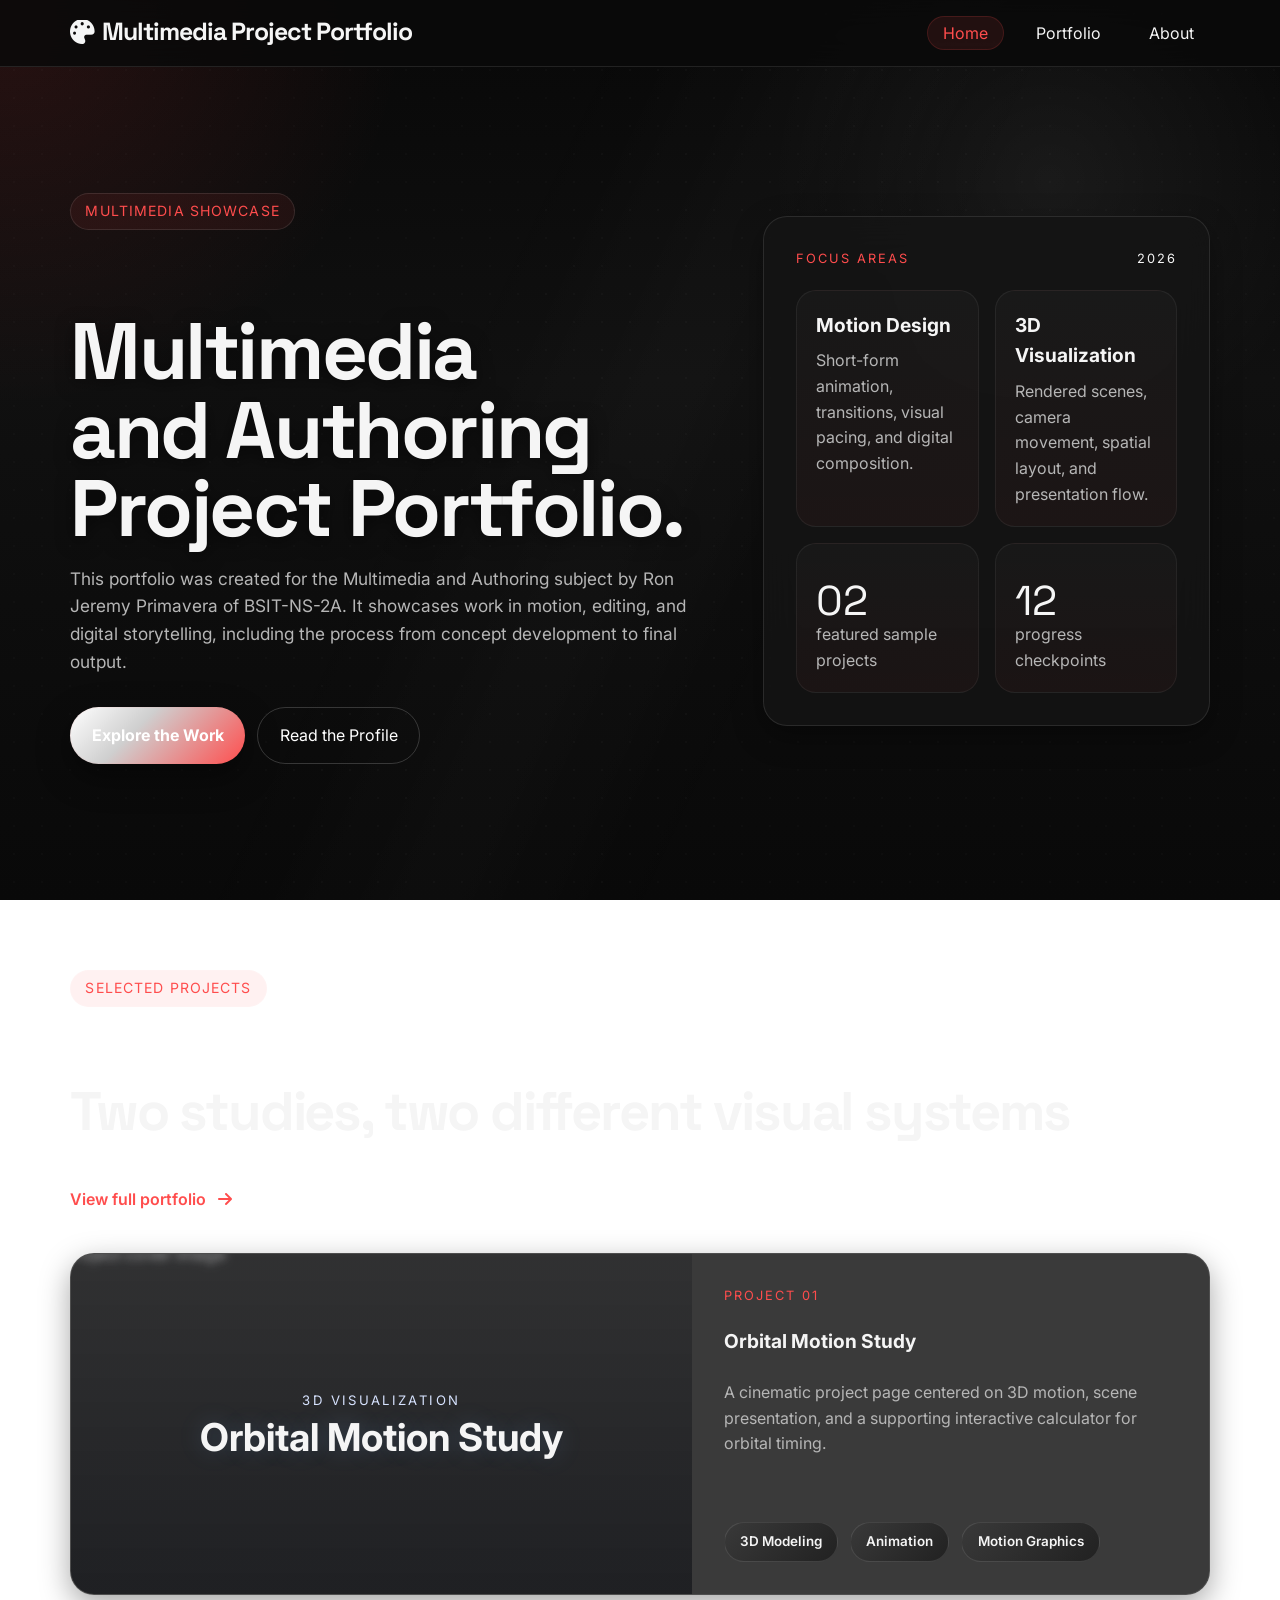
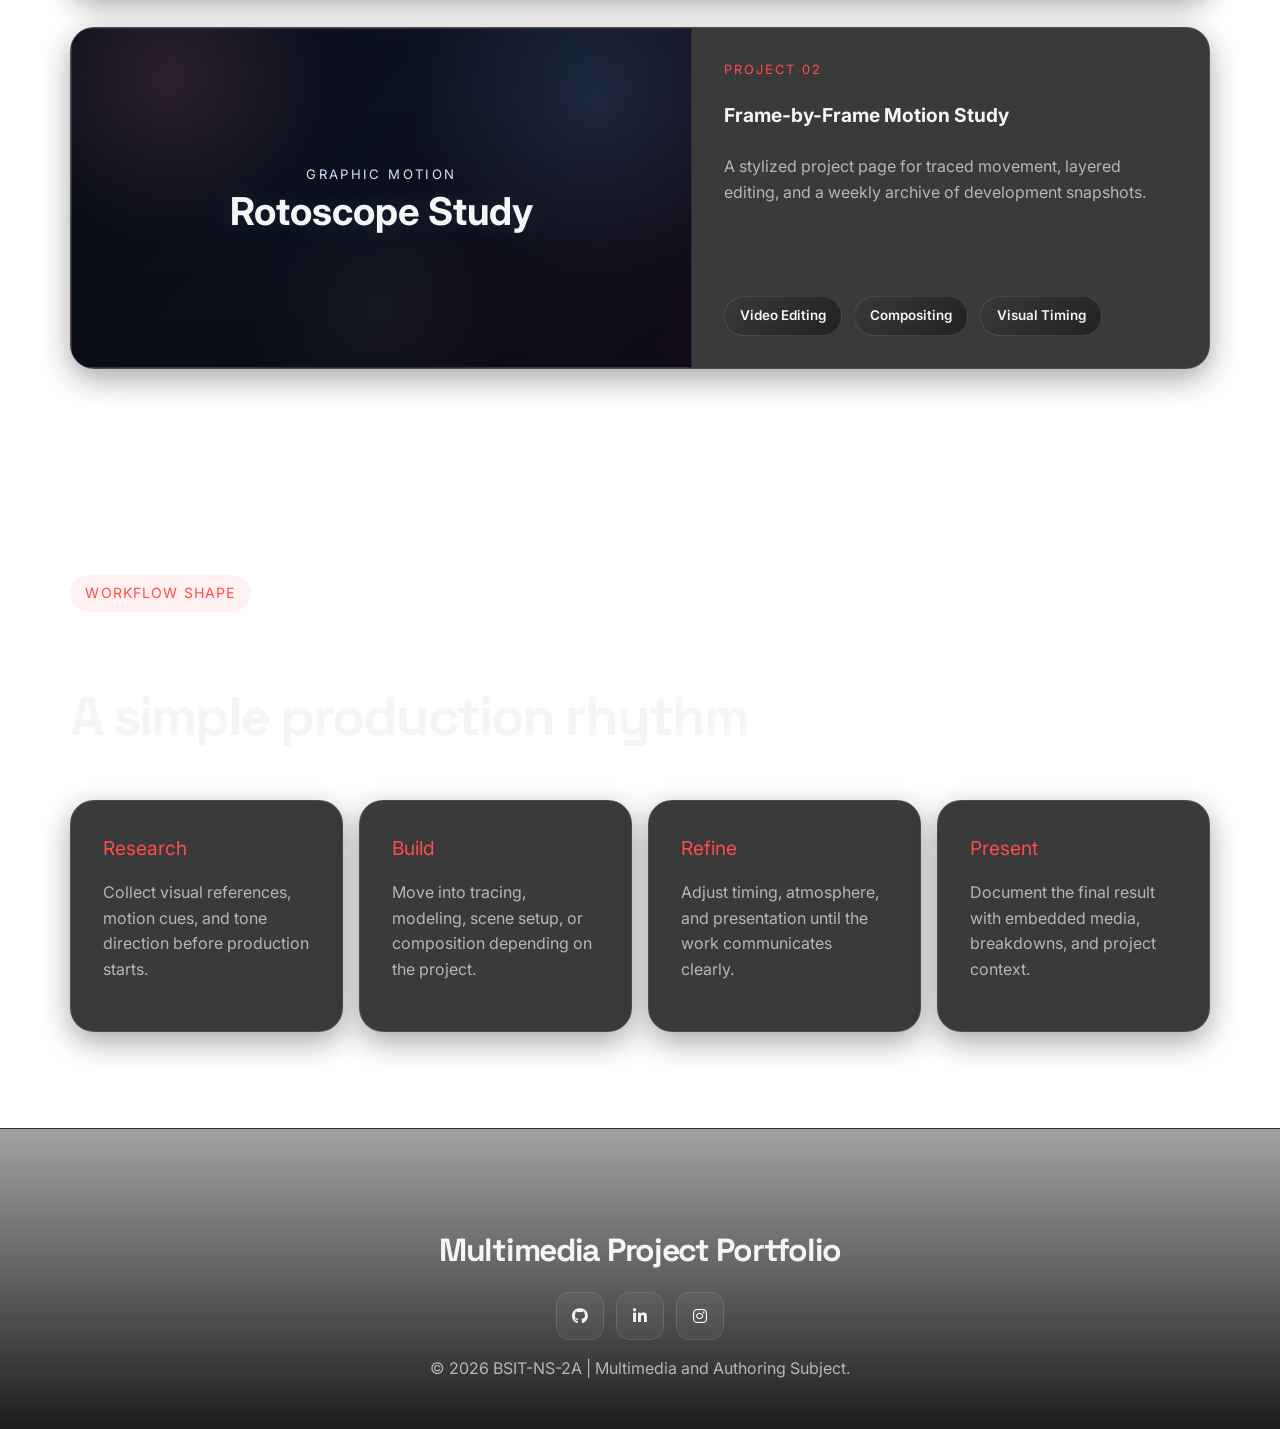
==== commit b6452a22: "midterm update" ====
--- a/index.html
+++ b/index.html
@@ -125,11 +125,15 @@
 
           <div class="stacked-projects">
             <a href="./portfolio/solarsystem.html" class="feature-row">
-              <div class="feature-media">
+              <div class="feature-media featured-cover featured-cover-photo">
                 <img
                   src="https://images.unsplash.com/photo-1519681393784-d120267933ba?auto=format&fit=crop&w=1470&q=80"
                   alt="Project cover image"
                 />
+                <div class="featured-cover-copy">
+                  <span>3D Visualization</span>
+                  <strong>Orbital Motion Study</strong>
+                </div>
               </div>
               <div class="feature-content">
                 <span class="feature-index">Project 01</span>
@@ -149,9 +153,9 @@
 
             <a href="./portfolio/rotoscope.html" class="feature-row">
               <div
-                class="feature-media placeholder-image placeholder-rotoscope"
+                class="feature-media featured-cover featured-cover-texture placeholder-image placeholder-rotoscope"
               >
-                <div>
+                <div class="featured-cover-copy">
                   <span>Graphic Motion</span>
                   <strong>Rotoscope Study</strong>
                 </div>
--- a/layouts/style.css
+++ b/layouts/style.css
@@ -31,7 +31,7 @@
 
 body {
   margin: 0;
-  color: var(--text-primary);
+  color: #f5f5f5;
   font-family: "Inter", system-ui, sans-serif;
   line-height: 1.6;
   overflow-x: hidden;
@@ -80,12 +80,10 @@
 }
 
 .row {
-  --bs-gutter-x: 1.5rem;
-  --bs-gutter-y: 0;
   display: grid;
   grid-template-columns: repeat(12, minmax(0, 1fr));
-  column-gap: var(--bs-gutter-x);
-  row-gap: var(--bs-gutter-y);
+  column-gap: 1.5rem;
+  row-gap: 0;
 }
 
 .row > * {
@@ -93,13 +91,13 @@
 }
 
 .g-4 {
-  --bs-gutter-x: 1.5rem;
-  --bs-gutter-y: 1.5rem;
+  column-gap: 1.5rem;
+  row-gap: 1.5rem;
 }
 
 .g-5 {
-  --bs-gutter-x: 3rem;
-  --bs-gutter-y: 3rem;
+  column-gap: 3rem;
+  row-gap: 3rem;
 }
 
 .align-items-center {
@@ -185,9 +183,9 @@
   gap: 0.5rem;
   padding: 0.6rem 0.85rem;
   border-radius: 999px;
-  color: var(--text-primary);
+  color: #f5f5f5;
   background: transparent;
-  border: 1px solid var(--border-color);
+  border: 1px solid rgba(255, 255, 255, 0.1);
   cursor: pointer;
 }
 
@@ -277,7 +275,7 @@
 .btn-success,
 .btn-cosmic,
 .btn-glow {
-  background: var(--accent-gradient);
+  background: linear-gradient(135deg, #ffffff 0%, #cfcfcf 38%, #ff4d4d 100%);
   color: #fff;
 }
 
@@ -294,7 +292,9 @@
 .btn-glow:hover {
   color: #fff;
   transform: translateY(-2px);
-  box-shadow: var(--shadow-hover);
+  box-shadow:
+    0 18px 44px rgba(0, 0, 0, 0.4),
+    0 0 0 1px rgba(255, 77, 77, 0.14);
 }
 
 .btn-outline-light:hover,
@@ -336,11 +336,60 @@
 .custom-navbar {
   background: rgba(10, 10, 10, 0.86) !important;
   backdrop-filter: blur(20px);
-  border-bottom: 1px solid var(--border-color);
+  border-bottom: 1px solid rgba(255, 255, 255, 0.1);
   padding: 1rem 0;
   position: sticky;
   top: 0;
   z-index: 1000;
+}
+
+/* Ensure navbar content is vertically centered */
+.custom-navbar {
+  display: flex;
+  align-items: center;
+}
+
+.custom-navbar .navbar {
+  display: flex;
+  align-items: center;
+  width: 100%;
+}
+
+.custom-navbar .navbar-brand,
+.custom-navbar .navbar-nav {
+  display: flex;
+  align-items: center;
+}
+
+/* ensure brand stays on one line and nav items align to the right */
+.custom-navbar > .container {
+  display: flex;
+  align-items: center;
+  justify-content: space-between;
+  gap: 1rem;
+}
+
+.custom-navbar .navbar-brand {
+  white-space: nowrap;
+  overflow: hidden;
+  text-overflow: ellipsis;
+}
+
+.navbar-nav {
+  display: flex;
+  gap: 0.5rem;
+  align-items: center;
+  margin: 0;
+  padding: 0;
+}
+
+.custom-navbar .navbar-brand {
+  line-height: 1;
+}
+
+.navbar-nav .nav-link {
+  padding: 0.5rem 1rem !important;
+  line-height: 1;
 }
 
 .navbar-brand,
@@ -351,7 +400,7 @@
 .footer-title {
   font-family: "Space Grotesk", sans-serif;
   letter-spacing: -0.04em;
-  color: var(--text-primary);
+  color: #f5f5f5;
 }
 
 .navbar-brand {
@@ -363,7 +412,7 @@
 
 .custom-navbar .navbar-brand:hover,
 .custom-navbar .navbar-brand:focus {
-  color: var(--accent-primary);
+  color: #ff4d4d;
   filter: drop-shadow(0 0 10px rgba(255, 77, 77, 0.25));
 }
 
@@ -378,7 +427,7 @@
 }
 
 .navbar-nav .nav-link {
-  color: var(--text-primary) !important;
+  color: #f5f5f5 !important;
   margin-left: 0.5rem;
   padding: 0.55rem 1rem !important;
   border-radius: 999px;
@@ -387,7 +436,7 @@
 
 .navbar-nav .nav-link:hover,
 .navbar-nav .nav-link.active {
-  color: var(--accent-primary) !important;
+  color: #ff4d4d !important;
   background: rgba(255, 77, 77, 0.1);
   box-shadow: inset 0 0 0 1px rgba(255, 77, 77, 0.16);
 }
@@ -415,10 +464,10 @@
   display: inline-block;
   padding: 0.4rem 0.9rem;
   margin-bottom: 1rem;
-  border: 1px solid var(--border-color);
+  border: 1px solid rgba(255, 255, 255, 0.1);
   border-radius: 999px;
   background: rgba(255, 77, 77, 0.08);
-  color: var(--accent-primary);
+  color: #ff4d4d;
   font-size: 0.88rem;
   letter-spacing: 0.08em;
   text-transform: uppercase;
@@ -446,7 +495,7 @@
 .focus-tile span,
 .stat-caption,
 .identity-meta span {
-  color: var(--text-secondary);
+  color: #b6b6b6;
 }
 
 .hero-copy,
@@ -471,11 +520,11 @@
 
 .btn-glow,
 .btn-cosmic {
-  background: var(--accent-gradient);
+  background: linear-gradient(135deg, #ffffff 0%, #cfcfcf 38%, #ff4d4d 100%);
   border: 0;
   color: #fff;
   font-weight: 700;
-  box-shadow: var(--shadow-primary);
+  box-shadow: 0 10px 30px rgba(0, 0, 0, 0.35);
 }
 
 .btn-success {
@@ -487,7 +536,9 @@
 .btn-cosmic:hover {
   color: #fff;
   transform: translateY(-2px);
-  box-shadow: var(--shadow-hover);
+  box-shadow:
+    0 18px 44px rgba(0, 0, 0, 0.4),
+    0 0 0 1px rgba(255, 77, 77, 0.14);
 }
 
 .btn-soft {
@@ -519,13 +570,13 @@
 }
 
 .section-link {
-  color: var(--accent-primary);
+  color: #ff4d4d;
   font-weight: 600;
 }
 
 .section-caption {
   margin: 0;
-  color: var(--text-secondary);
+  color: #b6b6b6;
 }
 
 .hero-panel,
@@ -539,11 +590,11 @@
 .about-card,
 .feature-row,
 .process-step {
-  background: var(--bg-glass);
+  background: rgba(21, 21, 21, 0.84);
   backdrop-filter: blur(18px);
-  border: 1px solid var(--border-color);
+  border: 1px solid rgba(255, 255, 255, 0.1);
   border-radius: 24px;
-  box-shadow: var(--shadow-primary);
+  box-shadow: 0 10px 30px rgba(0, 0, 0, 0.35);
 }
 
 .hero-panel,
@@ -572,7 +623,9 @@
 .feature-row:hover,
 .process-step:hover {
   transform: translateY(-8px);
-  box-shadow: var(--shadow-hover);
+  box-shadow:
+    0 18px 44px rgba(0, 0, 0, 0.4),
+    0 0 0 1px rgba(255, 77, 77, 0.14);
 }
 
 .hero-panel,
@@ -607,7 +660,7 @@
 .panel-label,
 .feature-index,
 .info-kicker {
-  color: var(--accent-primary);
+  color: #ff4d4d;
 }
 
 .focus-grid {
@@ -637,7 +690,7 @@
   display: block;
   margin-bottom: 0.5rem;
   font-size: 1.2rem;
-  color: var(--text-primary);
+  color: #f5f5f5;
 }
 
 .focus-stat {
@@ -650,7 +703,7 @@
   font-family: "Space Grotesk", sans-serif;
   font-size: 2.6rem;
   line-height: 1;
-  color: var(--text-primary);
+  color: #f5f5f5;
 }
 
 .overview-section {
@@ -678,6 +731,15 @@
   overflow: hidden;
 }
 
+.feature-content {
+  display: flex;
+  flex-direction: column;
+}
+
+.feature-content .tech-tags {
+  margin-top: auto;
+}
+
 .reverse-row {
   grid-template-columns: 1fr 1.2fr;
 }
@@ -685,9 +747,66 @@
 .feature-media,
 .archive-media,
 .card-image {
-  min-height: 320px;
+  min-height: 340px;
   overflow: hidden;
   position: relative;
+}
+
+.featured-cover {
+  display: flex;
+  align-items: center;
+  justify-content: center;
+  isolation: isolate;
+}
+
+.featured-cover::after {
+  content: "";
+  position: absolute;
+  inset: 0;
+  background: linear-gradient(
+    180deg,
+    rgba(6, 8, 14, 0.18) 0%,
+    rgba(6, 8, 14, 0.52) 100%
+  );
+  z-index: 1;
+}
+
+.featured-cover-photo img {
+  position: absolute;
+  inset: 0;
+  width: 100%;
+  height: 100%;
+  object-fit: cover;
+  transform: scale(1.08);
+  filter: blur(4px) saturate(0.96) brightness(0.82);
+}
+
+.featured-cover-copy {
+  position: relative;
+  z-index: 2;
+  padding: 2rem;
+  text-align: center;
+  display: flex;
+  flex-direction: column;
+  align-items: center;
+  justify-content: center;
+}
+
+.featured-cover-copy span {
+  display: block;
+  color: #d7e3ff;
+  letter-spacing: 0.18em;
+  font-size: 0.82rem;
+  text-transform: uppercase;
+}
+
+.featured-cover-copy strong {
+  display: block;
+  margin-top: 0.4rem;
+  color: #f5f5f5;
+  font-size: clamp(1.8rem, 3vw, 2.4rem);
+  line-height: 1.05;
+  text-shadow: 0 0 24px rgba(112, 176, 255, 0.18);
 }
 
 .feature-media img,
@@ -699,10 +818,21 @@
   transition: transform 0.5s ease;
 }
 
+.featured-cover-photo img {
+  filter: blur(4px) saturate(0.96) brightness(0.82) !important;
+  transition: none !important;
+}
+
 .feature-row:hover img,
 .archive-card:hover img,
 .portfolio-card:hover img {
   transform: scale(1.06);
+}
+
+.featured-cover img,
+.featured-cover:hover img {
+  transform: scale(1.08) !important;
+  filter: blur(4px) saturate(0.96) brightness(0.82) !important;
 }
 
 .placeholder-image {
@@ -722,14 +852,54 @@
     linear-gradient(135deg, #141414 0%, #2e2e2e 100%);
 }
 
+.placeholder-rotoscope {
+  position: relative;
+  overflow: hidden;
+  background:
+    radial-gradient(
+      circle at 18% 18%,
+      rgba(255, 130, 180, 0.24),
+      transparent 26%
+    ),
+    radial-gradient(
+      circle at 82% 24%,
+      rgba(112, 176, 255, 0.24),
+      transparent 30%
+    ),
+    radial-gradient(
+      circle at 50% 82%,
+      rgba(255, 255, 255, 0.08),
+      transparent 28%
+    ),
+    linear-gradient(135deg, #08111e 0%, #11192d 48%, #241225 100%);
+  border: 1px solid rgba(173, 194, 255, 0.12);
+  box-shadow: inset 0 0 60px rgba(255, 255, 255, 0.03);
+}
+
+.placeholder-rotoscope::before {
+  content: "";
+  position: absolute;
+  inset: 0;
+  background: inherit;
+  filter: blur(4px) saturate(0.96) brightness(0.82);
+  transform: scale(1.08);
+  transition: transform 0.5s ease;
+}
+
 .placeholder-image div {
   text-align: center;
   padding: 2rem;
 }
 
+.placeholder-image .cover-text-overlay {
+  text-align: left;
+  padding: 1.25rem 1.4rem;
+  align-items: flex-start;
+}
+
 .placeholder-image span {
   display: block;
-  color: #ffb8b8;
+  color: #c9ddff;
   letter-spacing: 0.18em;
   font-size: 0.82rem;
   text-transform: uppercase;
@@ -740,6 +910,43 @@
   margin-top: 0.35rem;
   font-size: 2rem;
   line-height: 1.1;
+}
+
+.placeholder-rotoscope span {
+  color: #d7e3ff;
+}
+
+.placeholder-rotoscope strong {
+  text-shadow: 0 0 24px rgba(112, 176, 255, 0.18);
+}
+
+.placeholder-rotoscope .cover-text-overlay {
+  z-index: 1;
+}
+
+.featured-cover.placeholder-image {
+  display: flex;
+  place-items: unset;
+}
+
+.featured-cover.placeholder-image .featured-cover-copy {
+  text-align: center;
+  padding: 2rem;
+}
+
+.featured-cover.placeholder-image .featured-cover-copy span {
+  color: #d7e3ff;
+  letter-spacing: 0.18em;
+  font-size: 0.82rem;
+  text-transform: uppercase;
+}
+
+.featured-cover.placeholder-image .featured-cover-copy strong {
+  margin-top: 0.4rem;
+  color: #f5f5f5;
+  font-size: clamp(1.8rem, 3vw, 2.4rem);
+  line-height: 1.05;
+  text-shadow: 0 0 24px rgba(112, 176, 255, 0.18);
 }
 
 .tech-tag,
@@ -749,8 +956,8 @@
     rgba(58, 58, 58, 0.95),
     rgba(33, 33, 33, 0.95)
   ) !important;
-  color: var(--text-primary) !important;
-  border: 1px solid var(--border-color);
+  color: #f5f5f5 !important;
+  border: 1px solid rgba(255, 255, 255, 0.1);
   border-radius: 999px;
   padding: 0.5rem 0.95rem;
   font-size: 0.84rem;
@@ -764,7 +971,7 @@
 }
 
 .process-step span {
-  color: var(--accent-primary);
+  color: #ff4d4d;
 }
 
 .portfolio-hero-grid {
@@ -793,8 +1000,8 @@
       rgba(255, 77, 77, 0.14),
       transparent 36%
     ),
-    var(--bg-glass);
-  box-shadow: var(--shadow-primary);
+    rgba(21, 21, 21, 0.84);
+  box-shadow: 0 10px 30px rgba(0, 0, 0, 0.35);
 }
 
 .portfolio-meta-list {
@@ -810,11 +1017,11 @@
   border-radius: 12px;
   border: 1px solid rgba(255, 255, 255, 0.08);
   background: rgba(255, 255, 255, 0.03);
-  color: var(--text-secondary);
+  color: #b6b6b6;
 }
 
 .portfolio-meta-list strong {
-  color: var(--text-primary);
+  color: #f5f5f5;
 }
 
 .portfolio-title,
@@ -849,6 +1056,11 @@
   display: flex;
   flex-direction: column;
   gap: 0.8rem;
+}
+
+.archive-body {
+  display: flex;
+  flex-direction: column;
 }
 
 .portfolio-balanced .archive-body p {
@@ -861,7 +1073,7 @@
   align-items: center;
   font-size: 0.92rem;
   font-weight: 600;
-  color: var(--accent-primary);
+  color: #ff4d4d;
 }
 
 .project-hero {
@@ -878,11 +1090,11 @@
 .project-side-card,
 .detail-card,
 .video-showcase {
-  background: var(--bg-glass);
+  background: rgba(21, 21, 21, 0.84);
   backdrop-filter: blur(18px);
-  border: 1px solid var(--border-color);
+  border: 1px solid rgba(255, 255, 255, 0.1);
   border-radius: 24px;
-  box-shadow: var(--shadow-primary);
+  box-shadow: 0 10px 30px rgba(0, 0, 0, 0.35);
 }
 
 .project-side-card,
@@ -923,7 +1135,7 @@
 
 .snapshot-grid span {
   display: block;
-  color: var(--text-secondary);
+  color: #b6b6b6;
   font-size: 0.8rem;
   text-transform: uppercase;
   letter-spacing: 0.12em;
@@ -932,7 +1144,7 @@
 .snapshot-grid strong {
   display: block;
   margin-top: 0.4rem;
-  color: var(--text-primary);
+  color: #f5f5f5;
   font-size: 1rem;
 }
 
@@ -942,7 +1154,7 @@
 
 .video-note {
   margin: 1rem 0 0;
-  color: var(--text-secondary);
+  color: #b6b6b6;
   text-align: center;
 }
 
@@ -957,7 +1169,7 @@
 
 .detail-card h3 {
   margin-bottom: 0.75rem;
-  color: var(--text-primary);
+  color: #f5f5f5;
   font-size: 1.3rem;
 }
 
@@ -974,7 +1186,7 @@
       rgba(255, 77, 77, 0.12),
       transparent 28%
     ),
-    var(--bg-glass);
+    rgba(21, 21, 21, 0.84);
 }
 
 .compact-calculator {
@@ -999,7 +1211,11 @@
       rgba(255, 77, 77, 0.08),
       transparent 24%
     ),
-    var(--bg-glass);
+    rgba(21, 21, 21, 0.84);
+}
+
+.planet-video-block {
+  margin-top: 1.1rem;
 }
 
 .video-placeholder,
@@ -1069,7 +1285,7 @@
 
 .youtube-screen i {
   font-size: 3rem;
-  color: var(--accent-primary);
+  color: #ff4d4d;
 }
 
 .youtube-screen strong {
@@ -1077,29 +1293,48 @@
 }
 
 .youtube-embed-wrapper {
+  width: 100%;
   min-height: 0;
   padding: 0;
   display: block;
   overflow: hidden;
+  border-radius: 12px;
+  background: #000;
 }
 
 .youtube-embed-frame {
   width: 100%;
+  max-width: 100%;
+  height: auto;
   aspect-ratio: 16 / 9;
   border: 0;
   display: block;
   background: #000;
 }
 
+.planet-video-frame {
+  border-radius: 8px;
+}
+
 .placeholder-tip {
   margin: 0;
-  color: var(--text-secondary);
+  color: #b6b6b6;
   font-size: 0.92rem;
 }
 
 .mini-video-placeholder {
   min-height: 180px;
   padding: 1rem;
+}
+
+/* compact embedded iframe for week previews */
+.mini-youtube-embed .youtube-embed-frame {
+  width: 100%;
+  aspect-ratio: 16 / 9;
+  min-height: 120px;
+  border-radius: 12px;
+  border: 0;
+  display: block;
 }
 
 .mini-youtube-label {
@@ -1110,7 +1345,7 @@
 }
 
 .video-placeholder-label {
-  color: var(--warm-accent);
+  color: #ff4d4d;
   font-size: 0.78rem;
   letter-spacing: 0.16em;
   text-transform: uppercase;
@@ -1118,7 +1353,7 @@
 
 .video-placeholder strong,
 .mini-video-placeholder strong {
-  color: var(--text-primary);
+  color: #f5f5f5;
   font-size: 1.05rem;
 }
 
@@ -1164,8 +1399,8 @@
       transparent 24%
     ),
     linear-gradient(160deg, rgba(20, 20, 20, 0.98), rgba(10, 10, 10, 0.98));
-  border: 1px solid var(--border-color);
-  box-shadow: var(--shadow-primary);
+  border: 1px solid rgba(255, 255, 255, 0.1);
+  box-shadow: 0 10px 30px rgba(0, 0, 0, 0.35);
 }
 
 .profile-frame::before,
@@ -1206,7 +1441,7 @@
   width: 205px;
   height: 205px;
   border-radius: 50%;
-  box-shadow: var(--glow-primary);
+  box-shadow: 0 0 24px rgba(255, 77, 77, 0.14);
   border: 2px solid rgba(255, 77, 77, 0.24);
 }
 
@@ -1247,7 +1482,7 @@
 
 .profile-caption span {
   display: block;
-  color: var(--accent-primary);
+  color: #ff4d4d;
   font-size: 0.8rem;
   letter-spacing: 0.14em;
   text-transform: uppercase;
@@ -1278,7 +1513,7 @@
 .identity-meta strong {
   margin-top: 0.3rem;
   font-size: 0.98rem;
-  color: var(--text-primary);
+  color: #f5f5f5;
 }
 
 .quote-panel {
@@ -1293,7 +1528,7 @@
   font-family: "Space Grotesk", sans-serif;
   font-size: 4rem;
   line-height: 1;
-  color: var(--accent-primary);
+  color: #ff4d4d;
 }
 
 .compact-block {
@@ -1337,13 +1572,15 @@
   background:
     linear-gradient(180deg, rgba(255, 255, 255, 0.05), rgba(255, 77, 77, 0.07)),
     rgba(15, 15, 15, 0.86);
-  box-shadow: var(--shadow-primary);
+  box-shadow: 0 10px 30px rgba(0, 0, 0, 0.35);
   transition: 0.3s ease;
 }
 
 .process-node:hover {
   transform: translateY(-7px);
-  box-shadow: var(--shadow-hover);
+  box-shadow:
+    0 18px 44px rgba(0, 0, 0, 0.4),
+    0 0 0 1px rgba(255, 77, 77, 0.14);
 }
 
 .process-step-number {
@@ -1364,13 +1601,13 @@
 
 .process-node h3 {
   margin: 0 0 0.55rem;
-  color: var(--text-primary);
+  color: #f5f5f5;
   font-size: 1.2rem;
 }
 
 .process-node p {
   margin: 0;
-  color: var(--text-secondary);
+  color: #b6b6b6;
 }
 
 .social-strip {
@@ -1396,7 +1633,7 @@
 .name-title {
   margin-bottom: 0.65rem;
   font-weight: 700;
-  color: var(--text-primary);
+  color: #f5f5f5;
 }
 
 .card-title {
@@ -1404,7 +1641,7 @@
 }
 
 .card-category {
-  color: var(--accent-primary);
+  color: #ff4d4d;
   font-size: 0.92rem;
   font-weight: 700;
   letter-spacing: 0.12em;
@@ -1420,11 +1657,11 @@
   height: 54px;
   padding: 0 1rem;
   border-radius: 999px;
-  background: var(--accent-gradient);
+  background: linear-gradient(135deg, #ffffff 0%, #cfcfcf 38%, #ff4d4d 100%);
   color: #fff;
   font-weight: 700;
   margin-bottom: 1rem;
-  box-shadow: var(--shadow-primary);
+  box-shadow: 0 10px 30px rgba(0, 0, 0, 0.35);
 }
 
 .week-number-container {
@@ -1453,11 +1690,11 @@
   width: 8px;
   height: 8px;
   border-radius: 50%;
-  background: var(--accent-gradient);
+  background: linear-gradient(135deg, #ffffff 0%, #cfcfcf 38%, #ff4d4d 100%);
 }
 
 .tight-list li {
-  color: var(--text-primary);
+  color: #f5f5f5;
 }
 
 .social-icons,
@@ -1474,14 +1711,14 @@
   height: 48px;
   border-radius: 14px;
   background: rgba(255, 255, 255, 0.04);
-  border: 1px solid var(--border-color);
-  color: var(--text-primary);
+  border: 1px solid rgba(255, 255, 255, 0.1);
+  color: #f5f5f5;
 }
 
 .social-icons a:hover,
 .social-link:hover {
   transform: translateY(-3px);
-  background: var(--accent-gradient);
+  background: linear-gradient(135deg, #ffffff 0%, #cfcfcf 38%, #ff4d4d 100%);
   color: #fff;
 }
 
@@ -1500,7 +1737,7 @@
 
 .form-control {
   background: rgba(255, 255, 255, 0.06);
-  color: var(--text-primary);
+  color: #f5f5f5;
   border: 1px solid rgba(255, 255, 255, 0.16);
 }
 
@@ -1510,7 +1747,7 @@
 
 .form-control:focus {
   background: rgba(255, 255, 255, 0.08);
-  color: var(--text-primary);
+  color: #f5f5f5;
   border-color: rgba(255, 77, 77, 0.32);
   box-shadow: none;
 }
@@ -1537,14 +1774,14 @@
   border-bottom: 0;
 }
 .stat-label {
-  color: var(--accent-primary);
+  color: #ff4d4d;
   font-weight: 600;
 }
 .stat-value {
   text-align: right;
 }
 .time-comparison {
-  color: var(--text-secondary);
+  color: #b6b6b6;
 }
 
 .orbit-animation {
@@ -1562,7 +1799,7 @@
 .custom-footer {
   padding: 4rem 0 2rem;
   text-align: center;
-  border-top: 1px solid var(--border-color);
+  border-top: 1px solid rgba(255, 255, 255, 0.1);
   background: linear-gradient(
     180deg,
     rgba(10, 10, 10, 0.38),
@@ -1674,3 +1911,117 @@
     max-width: 280px;
   }
 }
+
+/* Visual polish (validator-safe additions) */
+
+/* accessible focus outlines for interactive elements */
+:focus-visible {
+  outline: 3px solid rgba(255, 77, 77, 0.18);
+  outline-offset: 3px;
+}
+
+.hero-accent-band {
+  position: absolute;
+  inset: -12% -10% auto -10%;
+  height: 40%;
+  transform: rotate(-6deg);
+  background: linear-gradient(
+    90deg,
+    rgba(255, 77, 77, 0.06),
+    rgba(255, 255, 255, 0.02)
+  );
+  pointer-events: none;
+  border-radius: 40px;
+  filter: blur(8px);
+}
+
+/* gentle entrance animation used on major blocks */
+@keyframes fadeUp {
+  from {
+    opacity: 0;
+    transform: translateY(10px);
+  }
+  to {
+    opacity: 1;
+    transform: translateY(0);
+  }
+}
+
+.hero-panel,
+.project-side-card,
+.portfolio-intro-card,
+.info-block {
+  animation: fadeUp 560ms ease both;
+}
+
+.hero-title {
+  text-wrap: balance;
+  line-height: 0.98;
+  letter-spacing: -0.03em;
+  text-shadow: 0 4px 18px rgba(0, 0, 0, 0.55);
+}
+
+/* refined button shadows and hover depth without vendor prefixes */
+.btn {
+  transition:
+    transform 220ms cubic-bezier(0.2, 0.9, 0.2, 1),
+    box-shadow 220ms ease,
+    background 220ms ease;
+}
+
+.btn-primary {
+  box-shadow:
+    0 12px 34px rgba(0, 0, 0, 0.45),
+    0 0 0 1px rgba(255, 77, 77, 0.06) inset;
+}
+
+.btn-primary:active {
+  transform: translateY(0);
+  box-shadow: 0 6px 16px rgba(0, 0, 0, 0.42);
+}
+
+/* subtle glassy card accent */
+.card-better {
+  border-radius: 20px;
+  padding: 1.5rem;
+  background: linear-gradient(
+    180deg,
+    rgba(255, 255, 255, 0.02),
+    rgba(255, 255, 255, 0.01)
+  );
+  border: 1px solid rgba(255, 255, 255, 0.06);
+}
+
+/* improve readable line length in main content */
+.content-wrap {
+  max-width: 960px;
+  margin-left: auto;
+  margin-right: auto;
+}
+
+/* lighten link hover affordance */
+a:hover,
+.nav-link:hover {
+  text-decoration: none;
+  filter: brightness(1.05);
+}
+
+/* micro-interactions for images */
+.card-image img,
+.feature-media img {
+  transition:
+    transform 420ms cubic-bezier(0.22, 1, 0.36, 1),
+    filter 420ms ease;
+}
+.card-image:hover img,
+.feature-media:hover img {
+  transform: scale(1.04);
+  filter: contrast(1.02) saturate(1.03);
+}
+
+/* small utility: centered helper for simple hero intros */
+.hero-center {
+  display: grid;
+  place-items: center;
+  text-align: center;
+}
